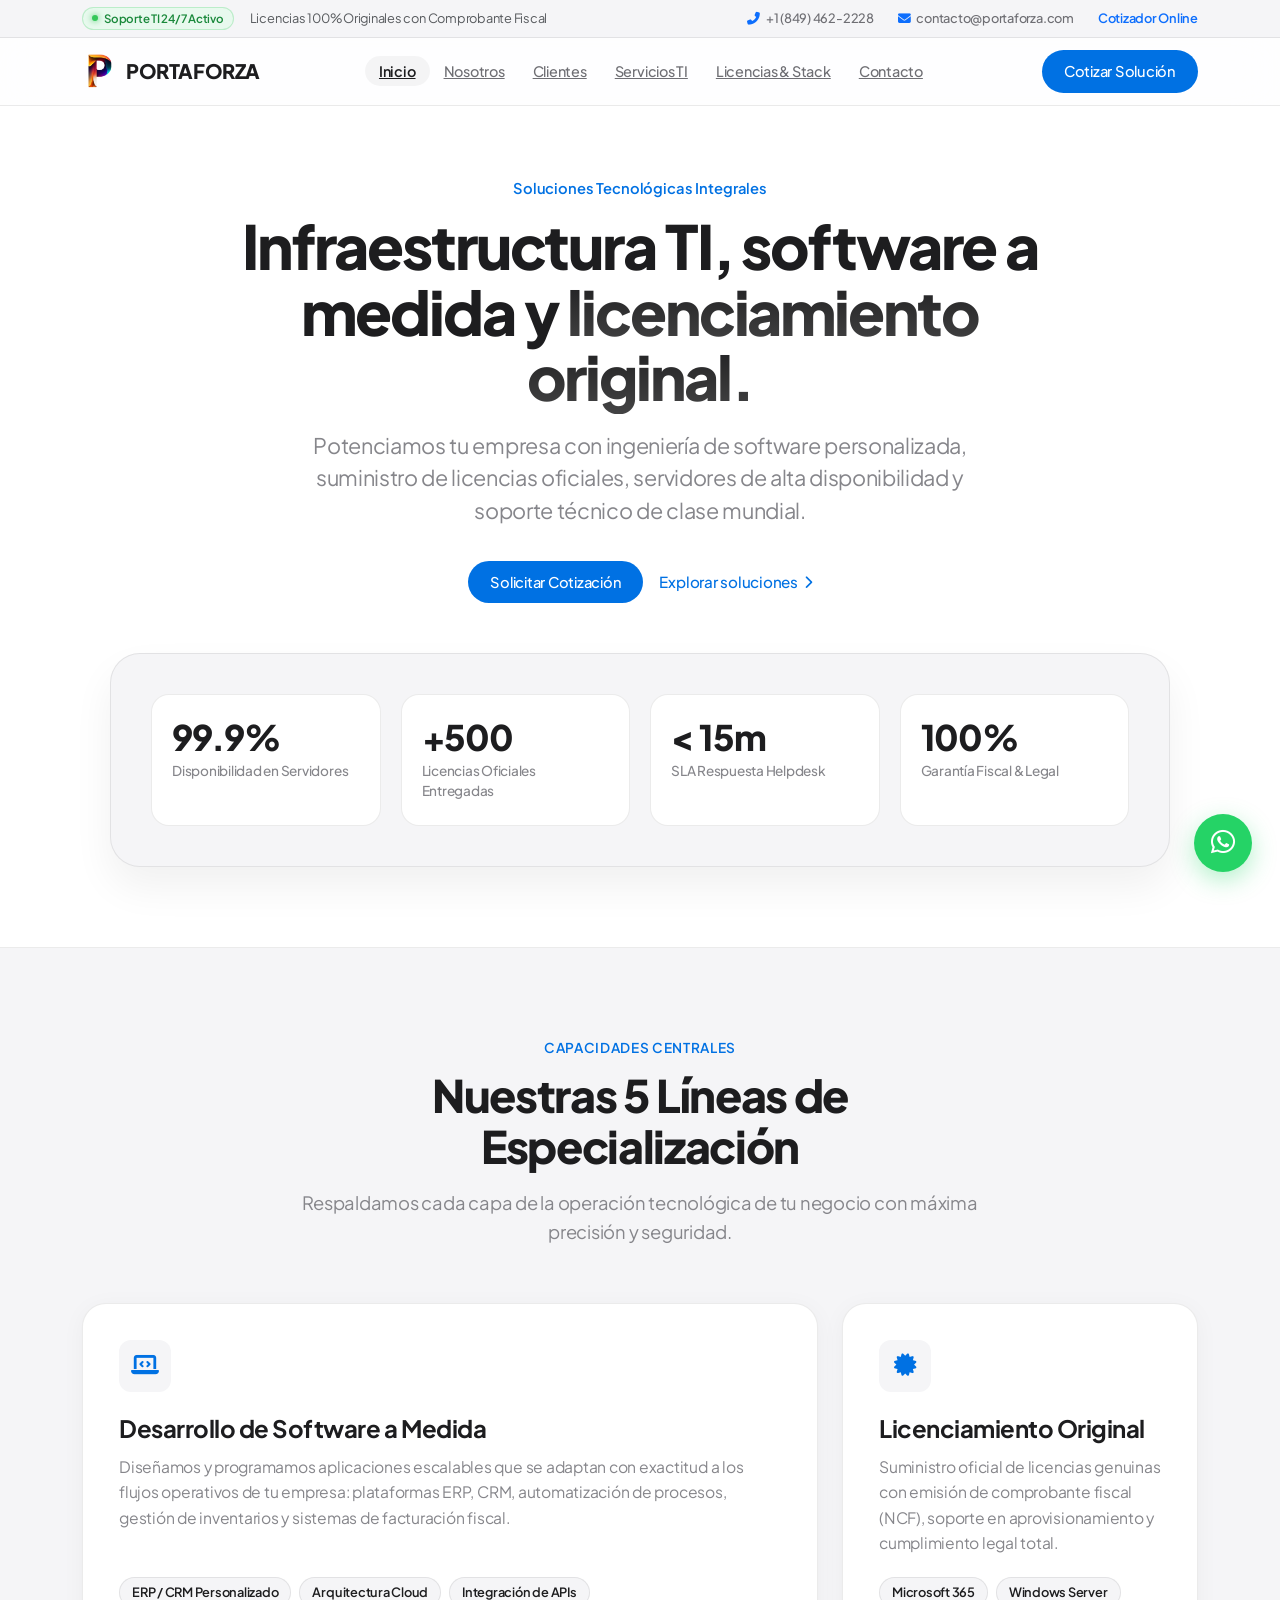
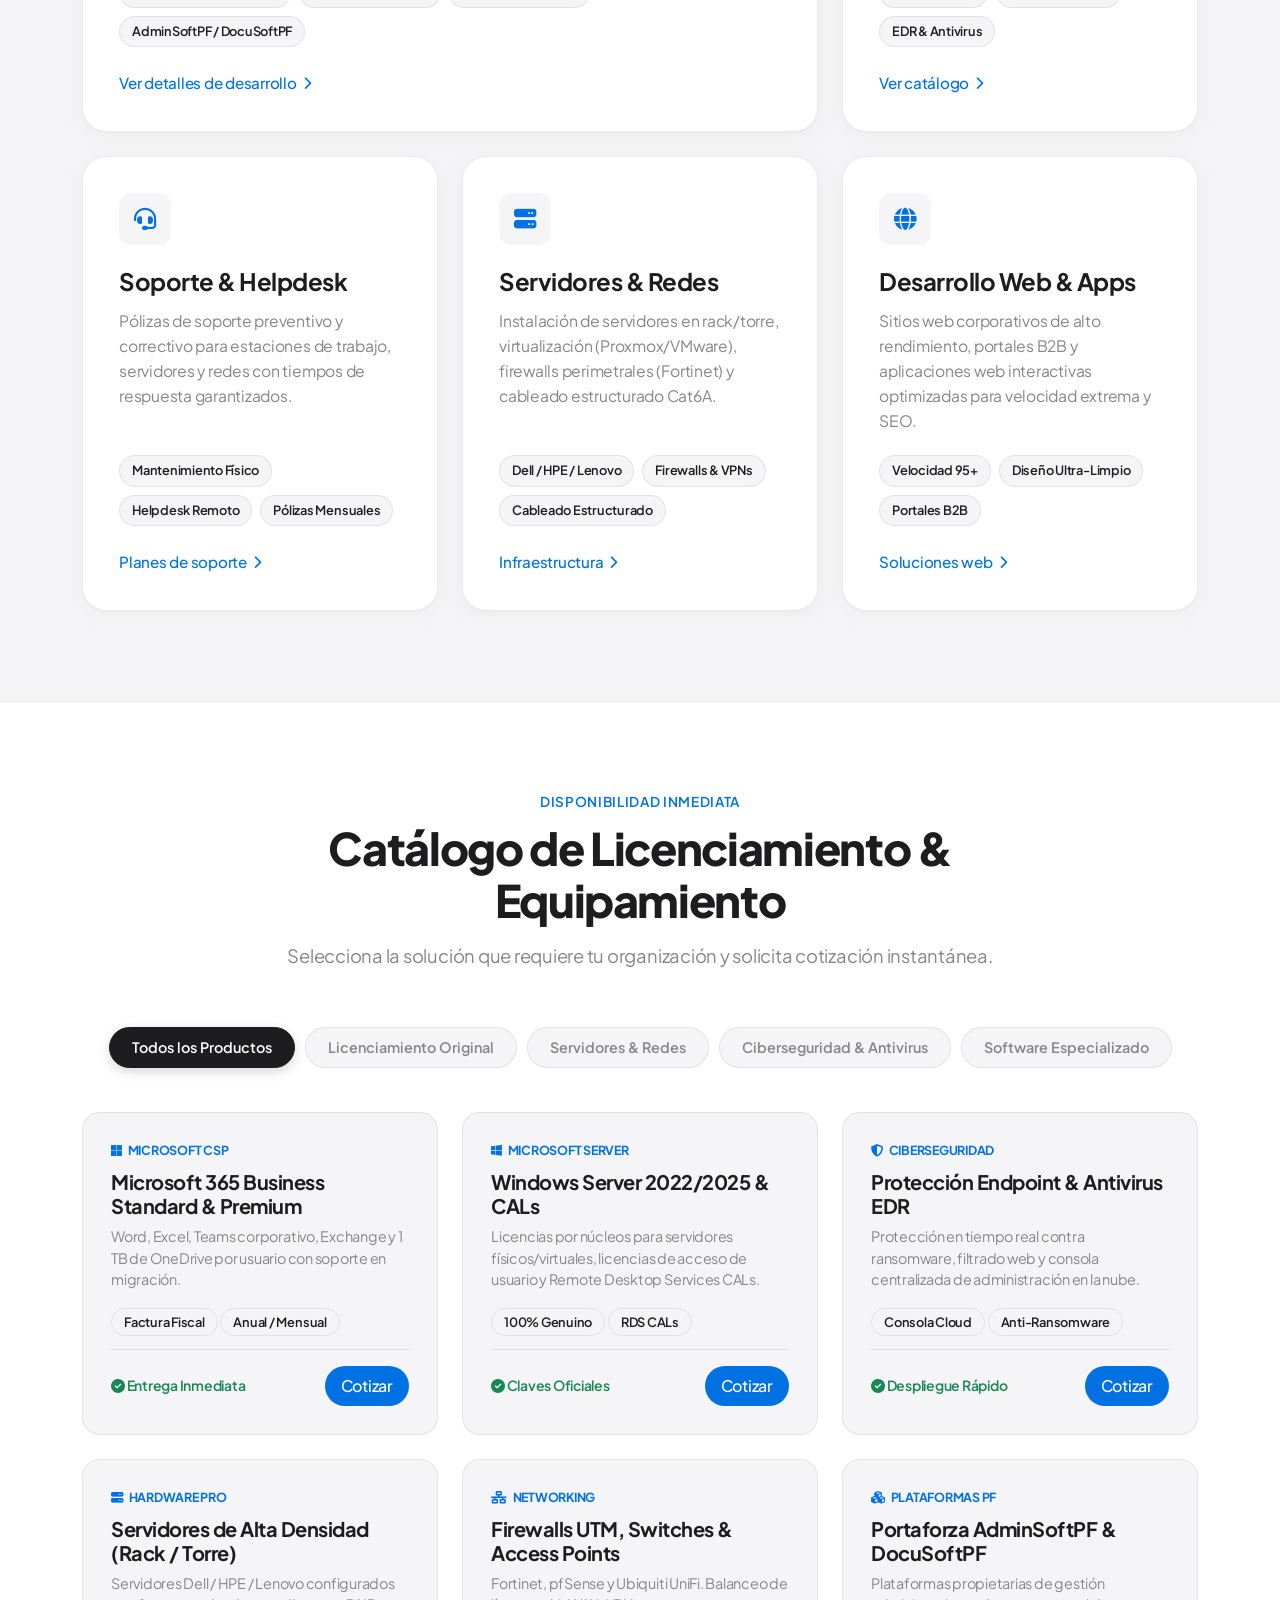
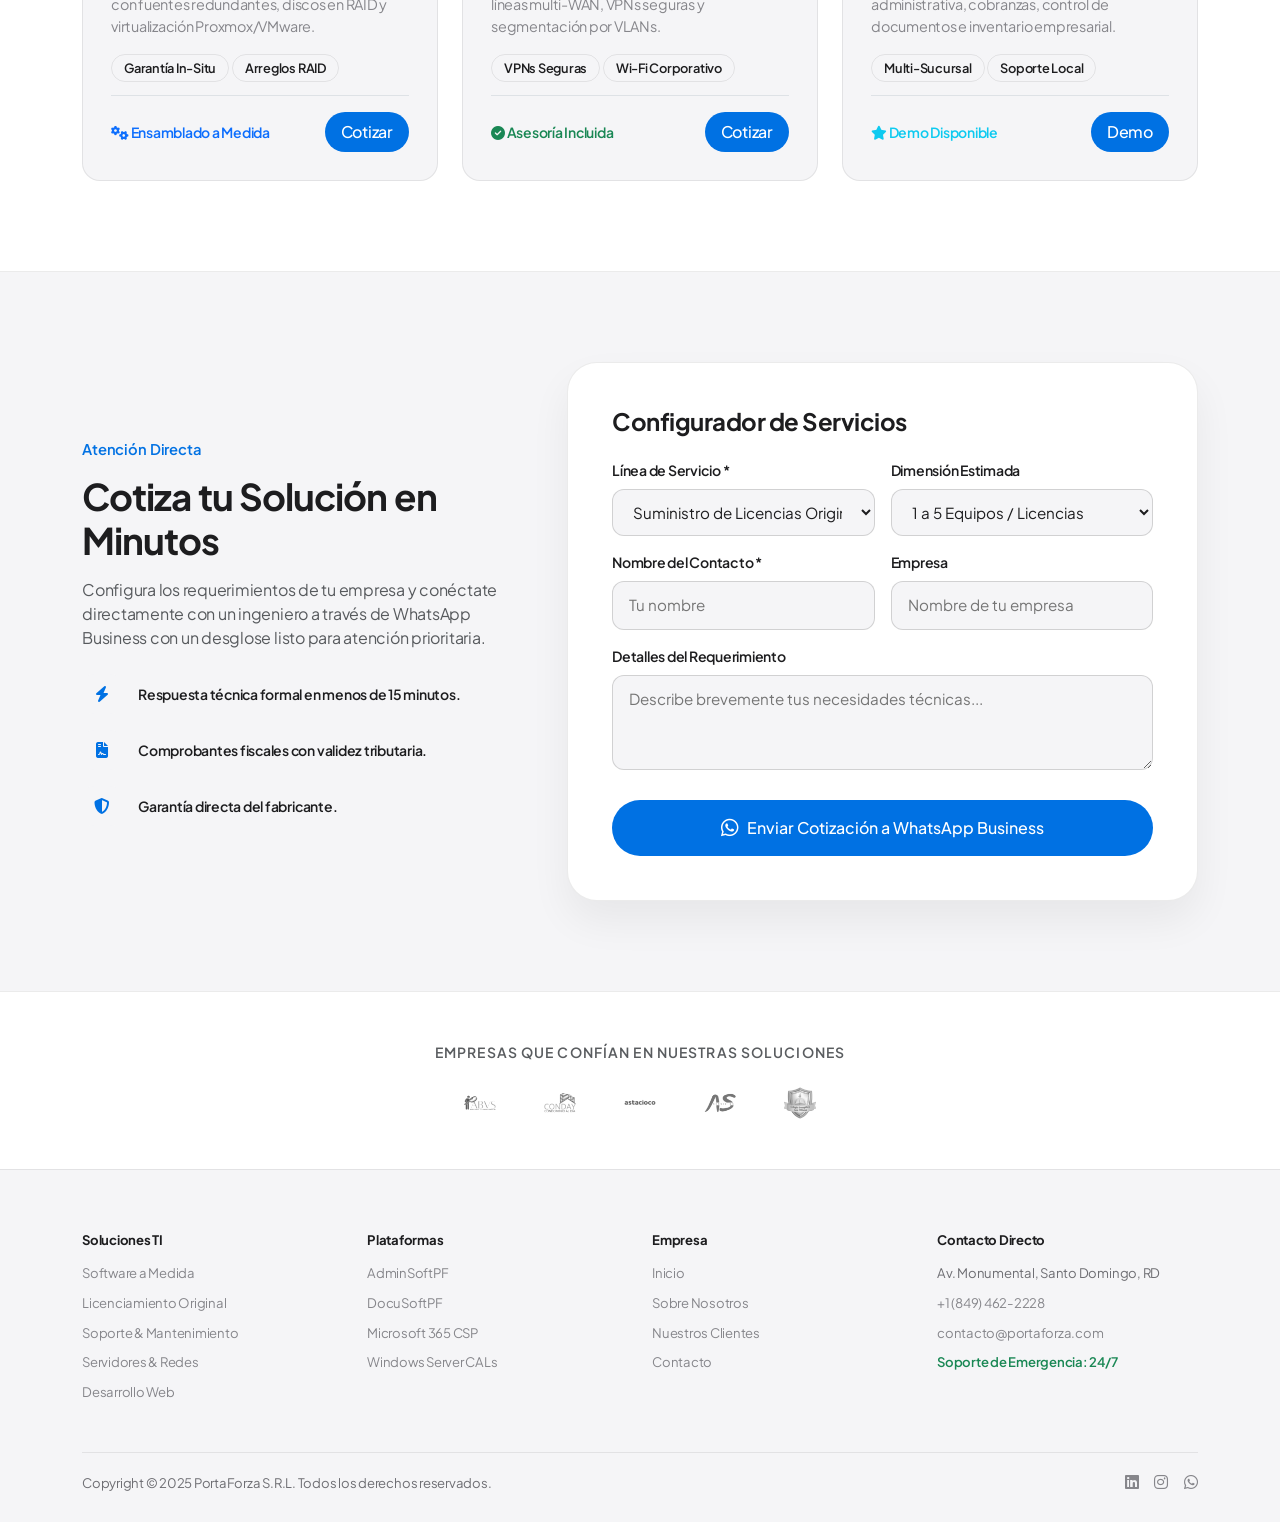
==== public/index.html @ b7e05b94 "feat: rediseño web corporativo de Portaforza con arquitectura enterprise, 5 pilares TI y catálogo in" ====
<!DOCTYPE html>
<html lang="es">
<head>
    <!-- Metadatos Básicos -->
    <meta charset="UTF-8">
    <meta name="viewport" content="width=device-width, initial-scale=1.0, maximum-scale=5.0, viewport-fit=cover">
    
    <!-- SEO & Metadata Apple-Clean Style -->
    <title>PORTAFORZA | Tecnología Empresarial, Licencias Originales & Software a Medida</title>
    <meta name="description" content="Portaforza: Desarrollo de software a medida, suministro de licencias oficiales de software, servidores de alta disponibilidad, redes corporativas y soporte técnico profesional.">
    <meta name="keywords" content="Portaforza, licencias originales software, desarrollo software a medida, soporte tecnico TI, servidores, redes empresariales, Microsoft 365 Republica Dominicana">
    <meta name="robots" content="index, follow">
    <meta name="theme-color" content="#ffffff">

    <!-- Open Graph -->
    <meta property="og:title" content="PortaForza | Tecnología, Software & Licenciamiento Oficial">
    <meta property="og:description" content="Suministro de licencias oficiales, desarrollo de software a medida, servidores de alta disponibilidad y soporte técnico corporativo.">
    <meta property="og:type" content="website">
    <meta property="og:url" content="https://portaforza.com/">
    <meta property="og:image" content="https://portaforza.com/img/navLOGOimg.png">

    <!-- Favicon -->
    <link rel="icon" href="img/imageLogoPeque.ico" type="image/x-icon">
    <link rel="apple-touch-icon" href="img/imageLogoPeque.png">

    <!-- Tipografía & Estilos -->
    <link rel="preconnect" href="https://fonts.googleapis.com">
    <link rel="preconnect" href="https://fonts.gstatic.com" crossorigin>
    <link href="https://cdn.jsdelivr.net/npm/bootstrap@5.3.2/dist/css/bootstrap.min.css" rel="stylesheet" crossorigin="anonymous">
    <link rel="stylesheet" href="https://cdnjs.cloudflare.com/ajax/libs/font-awesome/6.4.2/css/all.min.css" crossorigin="anonymous">
    <link rel="stylesheet" href="css/styles.css">

    <!-- Schema.org JSON-LD -->
    <script type="application/ld+json">
    {
      "@context": "https://schema.org",
      "@type": "ProfessionalService",
      "name": "PortaForza",
      "legalName": "PortaForza S.R.L.",
      "description": "Empresa especializada en desarrollo de software a medida, suministro de licencias originales, servidores, redes y soporte técnico integral.",
      "url": "https://portaforza.com",
      "telephone": "+18494622228",
      "email": "contacto@portaforza.com",
      "address": {
        "@type": "PostalAddress",
        "streetAddress": "Av. Monumental",
        "addressLocality": "Santo Domingo",
        "addressRegion": "Distrito Nacional",
        "addressCountry": "DO"
      }
    }
    </script>
</head>

<body>

    <!-- TOP UTILITY BAR (Clean Minimalist) -->
    <div class="top-utility-bar">
        <div class="container d-flex justify-content-between align-items-center">
            <div class="d-flex align-items-center gap-3">
                <span class="badge-live">Soporte TI 24/7 Activo</span>
                <span class="d-none d-md-inline text-muted">Licencias 100% Originales con Comprobante Fiscal</span>
            </div>
            <div class="d-flex align-items-center gap-4">
                <a href="tel:+18494622228"><i class="fas fa-phone-alt me-1 text-primary"></i> +1 (849) 462-2228</a>
                <a href="mailto:contacto@portaforza.com" class="d-none d-sm-inline"><i class="fas fa-envelope me-1 text-primary"></i> contacto@portaforza.com</a>
                <a href="#cotizador" class="fw-semibold text-primary d-none d-lg-inline">Cotizador Online</a>
            </div>
        </div>
    </div>

    <!-- NAVBAR FROSTED GLASS (Apple Translucent Style) -->
    <nav class="navbar navbar-expand-lg navbar-pf">
        <div class="container">
            <a class="navbar-brand-custom" href="index.html">
                <img src="img/navLOGOimg.png" alt="PortaForza">
                <span>PORTAFORZA</span>
            </a>
            
            <button class="navbar-toggler border-0" type="button" data-bs-toggle="collapse" data-bs-target="#navbarEnterprise" aria-controls="navbarEnterprise" aria-expanded="false" aria-label="Menú">
                <i class="fas fa-bars text-dark fs-5"></i>
            </button>

            <div class="collapse navbar-collapse navbar-collapse-custom" id="navbarEnterprise">
                <ul class="navbar-nav mx-auto">
                    <li class="nav-item">
                        <a class="nav-link-custom active" href="index.html">Inicio</a>
                    </li>
                    <li class="nav-item">
                        <a class="nav-link-custom" href="pags/nosotros.html">Nosotros</a>
                    </li>
                    <li class="nav-item">
                        <a class="nav-link-custom" href="pags/clientes.html">Clientes</a>
                    </li>
                    <li class="nav-item">
                        <a class="nav-link-custom" href="pags/servicios.html">Servicios TI</a>
                    </li>
                    <li class="nav-item">
                        <a class="nav-link-custom" href="#catalogo">Licencias & Stack</a>
                    </li>
                    <li class="nav-item">
                        <a class="nav-link-custom" href="pags/contacto.html">Contacto</a>
                    </li>
                </ul>
                <div class="d-flex align-items-center gap-2 mt-3 mt-lg-0">
                    <a href="#cotizador" class="btn-apple-primary">
                        Cotizar Solución
                    </a>
                </div>
            </div>
        </div>
    </nav>

    <!-- HERO SECTION APPLE STYLE -->
    <header class="hero-apple">
        <div class="container">
            <span class="hero-eyebrow">Soluciones Tecnológicas Integrales</span>
            <h1 class="hero-headline">
                Infraestructura TI, software a medida y <span class="hero-gradient">licenciamiento original.</span>
            </h1>
            <p class="hero-subhead">
                Potenciamos tu empresa con ingeniería de software personalizada, suministro de licencias oficiales, servidores de alta disponibilidad y soporte técnico de clase mundial.
            </p>
            <div class="hero-cta-group">
                <a href="#cotizador" class="btn-apple-primary">
                    Solicitar Cotización
                </a>
                <a href="#servicios" class="btn-apple-link">
                    Explorar soluciones <i class="fas fa-chevron-right small"></i>
                </a>
            </div>

            <!-- Bento Metrics Showcase -->
            <div class="hero-bento-showcase">
                <div class="bento-metrics-row">
                    <div class="bento-metric-card">
                        <div class="metric-number">99.9%</div>
                        <div class="metric-label">Disponibilidad en Servidores</div>
                    </div>
                    <div class="bento-metric-card">
                        <div class="metric-number">+500</div>
                        <div class="metric-label">Licencias Oficiales Entregadas</div>
                    </div>
                    <div class="bento-metric-card">
                        <div class="metric-number">&lt; 15m</div>
                        <div class="metric-label">SLA Respuesta Helpdesk</div>
                    </div>
                    <div class="bento-metric-card">
                        <div class="metric-number">100%</div>
                        <div class="metric-label">Garantía Fiscal & Legal</div>
                    </div>
                </div>
            </div>
        </div>
    </header>

    <!-- SECCIÓN: LOS 5 PILARES (BENTO GRID APPLE STYLE) -->
    <section id="servicios" class="section-apple">
        <div class="container">
            <div class="section-head-apple">
                <span class="tag">Capacidades Centrales</span>
                <h2>Nuestras 5 Líneas de Especialización</h2>
                <p>Respaldamos cada capa de la operación tecnológica de tu negocio con máxima precisión y seguridad.</p>
            </div>

            <div class="bento-grid-5">
                <!-- Pilar 1: Desarrollo de Software a Medida (Ancho 8 columnas) -->
                <div class="bento-card bento-col-8">
                    <div class="bento-icon">
                        <i class="fas fa-laptop-code"></i>
                    </div>
                    <h3>Desarrollo de Software a Medida</h3>
                    <p>
                        Diseñamos y programamos aplicaciones escalables que se adaptan con exactitud a los flujos operativos de tu empresa: plataformas ERP, CRM, automatización de procesos, gestión de inventarios y sistemas de facturación fiscal.
                    </p>
                    <div class="bento-badge-list">
                        <span class="apple-pill-tag">ERP / CRM Personalizado</span>
                        <span class="apple-pill-tag">Arquitectura Cloud</span>
                        <span class="apple-pill-tag">Integración de APIs</span>
                        <span class="apple-pill-tag">AdminSoftPF / DocuSoftPF</span>
                    </div>
                    <div>
                        <a href="pags/servicios.html#software" class="btn-apple-link">Ver detalles de desarrollo <i class="fas fa-chevron-right small"></i></a>
                    </div>
                </div>

                <!-- Pilar 2: Suministro de Licencias Originales (Ancho 4 columnas) -->
                <div class="bento-card bento-col-4">
                    <div class="bento-icon">
                        <i class="fas fa-certificate"></i>
                    </div>
                    <h3>Licenciamiento Original</h3>
                    <p>
                        Suministro oficial de licencias genuinas con emisión de comprobante fiscal (NCF), soporte en aprovisionamiento y cumplimiento legal total.
                    </p>
                    <div class="bento-badge-list">
                        <span class="apple-pill-tag">Microsoft 365</span>
                        <span class="apple-pill-tag">Windows Server</span>
                        <span class="apple-pill-tag">EDR & Antivirus</span>
                    </div>
                    <div>
                        <a href="#catalogo" class="btn-apple-link">Ver catálogo <i class="fas fa-chevron-right small"></i></a>
                    </div>
                </div>

                <!-- Pilar 3: Soporte Técnico & Mantenimiento (Ancho 4 columnas) -->
                <div class="bento-card bento-col-4">
                    <div class="bento-icon">
                        <i class="fas fa-headset"></i>
                    </div>
                    <h3>Soporte & Helpdesk</h3>
                    <p>
                        Pólizas de soporte preventivo y correctivo para estaciones de trabajo, servidores y redes con tiempos de respuesta garantizados.
                    </p>
                    <div class="bento-badge-list">
                        <span class="apple-pill-tag">Mantenimiento Físico</span>
                        <span class="apple-pill-tag">Helpdesk Remoto</span>
                        <span class="apple-pill-tag">Pólizas Mensuales</span>
                    </div>
                    <div>
                        <a href="pags/servicios.html#soporte" class="btn-apple-link">Planes de soporte <i class="fas fa-chevron-right small"></i></a>
                    </div>
                </div>

                <!-- Pilar 4: Servidores y Redes (Ancho 4 columnas) -->
                <div class="bento-card bento-col-4">
                    <div class="bento-icon">
                        <i class="fas fa-server"></i>
                    </div>
                    <h3>Servidores & Redes</h3>
                    <p>
                        Instalación de servidores en rack/torre, virtualización (Proxmox/VMware), firewalls perimetrales (Fortinet) y cableado estructurado Cat6A.
                    </p>
                    <div class="bento-badge-list">
                        <span class="apple-pill-tag">Dell / HPE / Lenovo</span>
                        <span class="apple-pill-tag">Firewalls & VPNs</span>
                        <span class="apple-pill-tag">Cableado Estructurado</span>
                    </div>
                    <div>
                        <a href="pags/servicios.html#servidores" class="btn-apple-link">Infraestructura <i class="fas fa-chevron-right small"></i></a>
                    </div>
                </div>

                <!-- Pilar 5: Desarrollo Web & Apps (Ancho 4 columnas) -->
                <div class="bento-card bento-col-4">
                    <div class="bento-icon">
                        <i class="fas fa-globe"></i>
                    </div>
                    <h3>Desarrollo Web & Apps</h3>
                    <p>
                        Sitios web corporativos de alto rendimiento, portales B2B y aplicaciones web interactivas optimizadas para velocidad extrema y SEO.
                    </p>
                    <div class="bento-badge-list">
                        <span class="apple-pill-tag">Velocidad 95+</span>
                        <span class="apple-pill-tag">Diseño Ultra-Limpio</span>
                        <span class="apple-pill-tag">Portales B2B</span>
                    </div>
                    <div>
                        <a href="pags/servicios.html#web" class="btn-apple-link">Soluciones web <i class="fas fa-chevron-right small"></i></a>
                    </div>
                </div>
            </div>
        </div>
    </section>

    <!-- SECCIÓN: CATÁLOGO INTERACTIVO (Apple Store Clean Cards) -->
    <section id="catalogo" class="catalog-apple-section">
        <div class="container">
            <div class="section-head-apple">
                <span class="tag">Disponibilidad Inmediata</span>
                <h2>Catálogo de Licenciamiento & Equipamiento</h2>
                <p>Selecciona la solución que requiere tu organización y solicita cotización instantánea.</p>
            </div>

            <!-- Filtros estilo Apple Pills -->
            <div class="filter-pills-apple">
                <button type="button" class="filter-pill-apple active" data-filter="all">Todos los Productos</button>
                <button type="button" class="filter-pill-apple" data-filter="licencias">Licenciamiento Original</button>
                <button type="button" class="filter-pill-apple" data-filter="servidores">Servidores & Redes</button>
                <button type="button" class="filter-pill-apple" data-filter="seguridad">Ciberseguridad & Antivirus</button>
                <button type="button" class="filter-pill-apple" data-filter="software">Software Especializado</button>
            </div>

            <!-- Grid de Tarjetas del Catálogo -->
            <div class="row g-4" id="catalogGrid">
                <!-- Item 1: Microsoft 365 -->
                <div class="col-lg-4 col-md-6 catalog-item-col" data-category="licencias">
                    <div class="catalog-card-apple">
                        <div class="brand-label"><i class="fab fa-microsoft me-1"></i> Microsoft CSP</div>
                        <h4>Microsoft 365 Business Standard & Premium</h4>
                        <p>Word, Excel, Teams corporativo, Exchange y 1 TB de OneDrive por usuario con soporte en migración.</p>
                        <div class="mb-3">
                            <span class="apple-pill-tag">Factura Fiscal</span>
                            <span class="apple-pill-tag">Anual / Mensual</span>
                        </div>
                        <div class="mt-auto pt-3 border-top d-flex justify-content-between align-items-center">
                            <span class="text-success small fw-semibold"><i class="fas fa-check-circle"></i> Entrega Inmediata</span>
                            <a href="#" class="btn-apple-primary py-2 px-3 fs-6 btn-quote-item" data-item="Microsoft 365 Business">Cotizar</a>
                        </div>
                    </div>
                </div>

                <!-- Item 2: Windows Server -->
                <div class="col-lg-4 col-md-6 catalog-item-col" data-category="licencias">
                    <div class="catalog-card-apple">
                        <div class="brand-label"><i class="fab fa-windows me-1"></i> Microsoft Server</div>
                        <h4>Windows Server 2022/2025 & CALs</h4>
                        <p>Licencias por núcleos para servidores físicos/virtuales, licencias de acceso de usuario y Remote Desktop Services CALs.</p>
                        <div class="mb-3">
                            <span class="apple-pill-tag">100% Genuino</span>
                            <span class="apple-pill-tag">RDS CALs</span>
                        </div>
                        <div class="mt-auto pt-3 border-top d-flex justify-content-between align-items-center">
                            <span class="text-success small fw-semibold"><i class="fas fa-check-circle"></i> Claves Oficiales</span>
                            <a href="#" class="btn-apple-primary py-2 px-3 fs-6 btn-quote-item" data-item="Windows Server y CALs">Cotizar</a>
                        </div>
                    </div>
                </div>

                <!-- Item 3: Seguridad EDR -->
                <div class="col-lg-4 col-md-6 catalog-item-col" data-category="seguridad">
                    <div class="catalog-card-apple">
                        <div class="brand-label"><i class="fas fa-shield-alt me-1"></i> Ciberseguridad</div>
                        <h4>Protección Endpoint & Antivirus EDR</h4>
                        <p>Protección en tiempo real contra ransomware, filtrado web y consola centralizada de administración en la nube.</p>
                        <div class="mb-3">
                            <span class="apple-pill-tag">Consola Cloud</span>
                            <span class="apple-pill-tag">Anti-Ransomware</span>
                        </div>
                        <div class="mt-auto pt-3 border-top d-flex justify-content-between align-items-center">
                            <span class="text-success small fw-semibold"><i class="fas fa-check-circle"></i> Despliegue Rápido</span>
                            <a href="#" class="btn-apple-primary py-2 px-3 fs-6 btn-quote-item" data-item="Antivirus y Seguridad Endpoint">Cotizar</a>
                        </div>
                    </div>
                </div>

                <!-- Item 4: Servidores Rack / Torre -->
                <div class="col-lg-4 col-md-6 catalog-item-col" data-category="servidores">
                    <div class="catalog-card-apple">
                        <div class="brand-label"><i class="fas fa-server me-1"></i> Hardware Pro</div>
                        <h4>Servidores de Alta Densidad (Rack / Torre)</h4>
                        <p>Servidores Dell / HPE / Lenovo configurados con fuentes redundantes, discos en RAID y virtualización Proxmox/VMware.</p>
                        <div class="mb-3">
                            <span class="apple-pill-tag">Garantía In-Situ</span>
                            <span class="apple-pill-tag">Arreglos RAID</span>
                        </div>
                        <div class="mt-auto pt-3 border-top d-flex justify-content-between align-items-center">
                            <span class="text-primary small fw-semibold"><i class="fas fa-cogs"></i> Ensamblado a Medida</span>
                            <a href="#" class="btn-apple-primary py-2 px-3 fs-6 btn-quote-item" data-item="Servidores Rack y Torre">Cotizar</a>
                        </div>
                    </div>
                </div>

                <!-- Item 5: Firewalls & Redes -->
                <div class="col-lg-4 col-md-6 catalog-item-col" data-category="servidores">
                    <div class="catalog-card-apple">
                        <div class="brand-label"><i class="fas fa-network-wired me-1"></i> Networking</div>
                        <h4>Firewalls UTM, Switches & Access Points</h4>
                        <p>Fortinet, pfSense y Ubiquiti UniFi. Balanceo de líneas multi-WAN, VPNs seguras y segmentación por VLANs.</p>
                        <div class="mb-3">
                            <span class="apple-pill-tag">VPNs Seguras</span>
                            <span class="apple-pill-tag">Wi-Fi Corporativo</span>
                        </div>
                        <div class="mt-auto pt-3 border-top d-flex justify-content-between align-items-center">
                            <span class="text-success small fw-semibold"><i class="fas fa-check-circle"></i> Asesoría Incluida</span>
                            <a href="#" class="btn-apple-primary py-2 px-3 fs-6 btn-quote-item" data-item="Firewalls y Equipos de Red">Cotizar</a>
                        </div>
                    </div>
                </div>

                <!-- Item 6: Software Portaforza -->
                <div class="col-lg-4 col-md-6 catalog-item-col" data-category="software">
                    <div class="catalog-card-apple">
                        <div class="brand-label"><i class="fas fa-cubes me-1"></i> Plataformas PF</div>
                        <h4>Portaforza AdminSoftPF & DocuSoftPF</h4>
                        <p>Plataformas propietarias de gestión administrativa, cobranzas, control de documentos e inventario empresarial.</p>
                        <div class="mb-3">
                            <span class="apple-pill-tag">Multi-Sucursal</span>
                            <span class="apple-pill-tag">Soporte Local</span>
                        </div>
                        <div class="mt-auto pt-3 border-top d-flex justify-content-between align-items-center">
                            <span class="text-info small fw-semibold"><i class="fas fa-star"></i> Demo Disponible</span>
                            <a href="#" class="btn-apple-primary py-2 px-3 fs-6 btn-quote-item" data-item="Software AdminSoftPF">Demo</a>
                        </div>
                    </div>
                </div>
            </div>
        </div>
    </section>

    <!-- SECCIÓN: COTIZADOR RÁPIDO (Apple Configurator Style) -->
    <section id="cotizador" class="configurator-section">
        <div class="container">
            <div class="row align-items-center g-5">
                <div class="col-lg-5">
                    <span class="hero-eyebrow">Atención Directa</span>
                    <h2 class="fw-bold mb-3" style="font-size: 2.3rem; letter-spacing: -0.025em;">Cotiza tu Solución en Minutos</h2>
                    <p class="text-muted mb-4">
                        Configura los requerimientos de tu empresa y conéctate directamente con un ingeniero a través de WhatsApp Business con un desglose listo para atención prioritaria.
                    </p>
                    
                    <div class="d-flex flex-column gap-3">
                        <div class="d-flex align-items-center gap-3">
                            <div class="bento-icon mb-0" style="width: 40px; height: 40px; font-size: 1rem;"><i class="fas fa-bolt"></i></div>
                            <span class="fw-semibold small">Respuesta técnica formal en menos de 15 minutos.</span>
                        </div>
                        <div class="d-flex align-items-center gap-3">
                            <div class="bento-icon mb-0" style="width: 40px; height: 40px; font-size: 1rem;"><i class="fas fa-file-contract"></i></div>
                            <span class="fw-semibold small">Comprobantes fiscales con validez tributaria.</span>
                        </div>
                        <div class="d-flex align-items-center gap-3">
                            <div class="bento-icon mb-0" style="width: 40px; height: 40px; font-size: 1rem;"><i class="fas fa-shield-alt"></i></div>
                            <span class="fw-semibold small">Garantía directa del fabricante.</span>
                        </div>
                    </div>
                </div>

                <div class="col-lg-7">
                    <div class="configurator-box">
                        <h4 class="fw-bold mb-4" style="letter-spacing: -0.02em;">Configurador de Servicios</h4>
                        
                        <form id="quickQuoteForm">
                            <div class="row g-3">
                                <div class="col-md-6">
                                    <label class="form-label-apple" for="quoteService">Línea de Servicio *</label>
                                    <select class="form-select-apple" id="quoteService" required>
                                        <option value="licencias">Suministro de Licencias Originales</option>
                                        <option value="software">Desarrollo de Software a Medida</option>
                                        <option value="soporte">Soporte Técnico y Mantenimiento de Equipos</option>
                                        <option value="servidores">Instalación de Servidores & Redes</option>
                                        <option value="web">Desarrollo de Aplicaciones & Páginas Web</option>
                                    </select>
                                </div>
                                <div class="col-md-6">
                                    <label class="form-label-apple" for="quoteScale">Dimensión Estimada</label>
                                    <select class="form-select-apple" id="quoteScale">
                                        <option value="1-5">1 a 5 Equipos / Licencias</option>
                                        <option value="6-20">6 a 20 Equipos / Licencias</option>
                                        <option value="21-50">21 a 50 Equipos / Licencias</option>
                                        <option value="50+">Más de 50 Equipos / Proyecto Corporativo</option>
                                    </select>
                                </div>
                                <div class="col-md-6">
                                    <label class="form-label-apple" for="quoteName">Nombre del Contacto *</label>
                                    <input type="text" class="form-control-apple" id="quoteName" placeholder="Tu nombre" required>
                                </div>
                                <div class="col-md-6">
                                    <label class="form-label-apple" for="quoteCompany">Empresa</label>
                                    <input type="text" class="form-control-apple" id="quoteCompany" placeholder="Nombre de tu empresa">
                                </div>
                                <div class="col-12">
                                    <label class="form-label-apple" for="quoteNotes">Detalles del Requerimiento</label>
                                    <textarea class="form-control-apple" id="quoteNotes" rows="3" placeholder="Describe brevemente tus necesidades técnicas..."></textarea>
                                </div>
                                <div class="col-12 mt-4">
                                    <button type="submit" class="btn-apple-primary w-100 py-3 justify-content-center fs-6">
                                        <i class="fab fa-whatsapp fs-5"></i> Enviar Cotización a WhatsApp Business
                                    </button>
                                </div>
                            </div>
                        </form>
                    </div>
                </div>
            </div>
        </div>
    </section>

    <!-- STRIP DE CLIENTES EMPRESARIALES -->
    <section class="partners-apple-strip">
        <div class="container text-center">
            <div class="text-muted small fw-semibold text-uppercase mb-4" style="letter-spacing: 0.08em;">
                Empresas que Confían en Nuestras Soluciones
            </div>
            <div class="d-flex flex-wrap align-items-center justify-content-center gap-5">
                <img src="img/1-removebg-preview.png" alt="Cliente Portaforza" class="partner-logo-clean" style="max-height: 48px;">
                <img src="img/2-removebg-preview.png" alt="Cliente Portaforza" class="partner-logo-clean" style="max-height: 48px;">
                <img src="img/3-removebg-preview.png" alt="Cliente Portaforza" class="partner-logo-clean" style="max-height: 48px;">
                <img src="img/4-removebg-preview.png" alt="Cliente Portaforza" class="partner-logo-clean" style="max-height: 48px;">
                <img src="img/6-removebg-preview.png" alt="Cliente Portaforza" class="partner-logo-clean" style="max-height: 48px;">
            </div>
        </div>
    </section>

    <!-- FOOTER APPLE STYLE -->
    <footer class="footer-apple">
        <div class="container">
            <div class="row g-4">
                <div class="col-lg-3 col-md-6">
                    <div class="footer-apple-title">Soluciones TI</div>
                    <ul class="footer-apple-list">
                        <li><a href="pags/servicios.html#software">Software a Medida</a></li>
                        <li><a href="#catalogo">Licenciamiento Original</a></li>
                        <li><a href="pags/servicios.html#soporte">Soporte & Mantenimiento</a></li>
                        <li><a href="pags/servicios.html#servidores">Servidores & Redes</a></li>
                        <li><a href="pags/servicios.html#web">Desarrollo Web</a></li>
                    </ul>
                </div>

                <div class="col-lg-3 col-md-6">
                    <div class="footer-apple-title">Plataformas</div>
                    <ul class="footer-apple-list">
                        <li><a href="Software/AdminSoftPF.html">AdminSoftPF</a></li>
                        <li><a href="pags/contacto.html">DocuSoftPF</a></li>
                        <li><a href="#catalogo">Microsoft 365 CSP</a></li>
                        <li><a href="#catalogo">Windows Server CALs</a></li>
                    </ul>
                </div>

                <div class="col-lg-3 col-md-6">
                    <div class="footer-apple-title">Empresa</div>
                    <ul class="footer-apple-list">
                        <li><a href="index.html">Inicio</a></li>
                        <li><a href="pags/nosotros.html">Sobre Nosotros</a></li>
                        <li><a href="pags/clientes.html">Nuestros Clientes</a></li>
                        <li><a href="pags/contacto.html">Contacto</a></li>
                    </ul>
                </div>

                <div class="col-lg-3 col-md-6">
                    <div class="footer-apple-title">Contacto Directo</div>
                    <ul class="footer-apple-list">
                        <li>Av. Monumental, Santo Domingo, RD</li>
                        <li><a href="tel:+18494622228">+1 (849) 462-2228</a></li>
                        <li><a href="mailto:contacto@portaforza.com">contacto@portaforza.com</a></li>
                        <li class="text-success fw-semibold">Soporte de Emergencia: 24/7</li>
                    </ul>
                </div>
            </div>

            <div class="footer-bottom-apple">
                <div>
                    Copyright &copy; 2025 PortaForza S.R.L. Todos los derechos reservados.
                </div>
                <div class="d-flex gap-3">
                    <a href="https://www.linkedin.com/company/portaforza/?viewAsMember=true" target="_blank" aria-label="LinkedIn"><i class="fab fa-linkedin fs-6"></i></a>
                    <a href="https://www.instagram.com/portaforza" target="_blank" aria-label="Instagram"><i class="fab fa-instagram fs-6"></i></a>
                    <a href="https://wa.me/18494622228" target="_blank" aria-label="WhatsApp"><i class="fab fa-whatsapp fs-6"></i></a>
                </div>
            </div>
        </div>
    </footer>

    <!-- BOTÓN FLOTANTE DE WHATSAPP -->
    <a href="https://wa.me/18494622228?text=Hola%20Portaforza,%20deseo%20solicitar%20asesor%C3%ADa%20y%20cotizaci%C3%B3n." target="_blank" class="floating-whatsapp-btn" aria-label="Contactar por WhatsApp">
        <i class="fab fa-whatsapp"></i>
        <span class="tooltip-text">Chatea con un Especialista</span>
    </a>

    <!-- Scripts -->
    <script src="https://cdn.jsdelivr.net/npm/bootstrap@5.3.2/dist/js/bootstrap.bundle.min.js"></script>
    <script src="js/script.js"></script>
</body>
</html>
---- public/css/styles.css ----
@import url('https://fonts.googleapis.com/css2?family=Plus+Jakarta+Sans:ital,wght@0,300;0,400;0,500;0,600;0,700;0,800;1,400;1,600&family=JetBrains+Mono:wght@400;500;600&display=swap');

:root {
  /* Paleta Apple / Clean Tech Pro */
  --apple-bg: #f5f5f7;
  --apple-card: #ffffff;
  --apple-surface-hover: #ffffff;
  --apple-dark-section: #000000;
  --apple-dark-card: #161617;
  
  /* Textos Apple */
  --apple-text-primary: #1d1d1f;
  --apple-text-secondary: #86868b;
  --apple-text-muted: #6e6e73;
  --apple-text-light: #f5f5f7;
  --apple-text-light-subtle: #a1a1a6;

  /* Colores de Acento */
  --apple-blue: #0071e3;
  --apple-blue-hover: #0077ed;
  --apple-blue-light: #e8f2fc;
  --apple-green: #34c759;
  --apple-indigo: #5856d6;
  --apple-cyan: #30b0c7;

  /* Bordes & Sombras */
  --apple-border: rgba(0, 0, 0, 0.08);
  --apple-border-light: rgba(255, 255, 255, 0.12);
  --apple-shadow-card: 0 4px 24px rgba(0, 0, 0, 0.04), 0 1px 2px rgba(0, 0, 0, 0.02);
  --apple-shadow-hover: 0 16px 36px rgba(0, 0, 0, 0.08), 0 2px 6px rgba(0, 0, 0, 0.03);
  --apple-shadow-hero: 0 20px 40px rgba(0, 0, 0, 0.06);

  /* Radios & Transiciones */
  --apple-radius-sm: 12px;
  --apple-radius-md: 18px;
  --apple-radius-lg: 24px;
  --apple-radius-xl: 30px;
  --apple-radius-pill: 980px;
  --transition-apple: 0.3s cubic-bezier(0.25, 0.1, 0.25, 1);
  --transition-fast: 0.2s ease;
}

/* Base */
*, *::before, *::after {
  box-sizing: border-box;
}

html {
  scroll-behavior: smooth;
  scroll-padding-top: 85px; /* Offset para que el navbar sticky no tape los títulos de sección */
}

/* Transición suave de entrada/salida de página estilo Apple */
body {
  font-family: 'Plus Jakarta Sans', -apple-system, BlinkMacSystemFont, "SF Pro Text", "SF Pro Icons", "Helvetica Neue", Helvetica, Arial, sans-serif;
  color: var(--apple-text-primary);
  background-color: var(--apple-bg);
  line-height: 1.5;
  letter-spacing: -0.015em;
  overflow-x: hidden;
  padding-top: 0;
  opacity: 1;
  transition: opacity 0.22s cubic-bezier(0.25, 0.1, 0.25, 1);
}

body.page-transition-exit {
  opacity: 0;
}

/* Margen de scroll para todas las secciones con ID */
section[id], header[id], div[id] {
  scroll-margin-top: 85px;
}

/* Tipografía */
h1, h2, h3, h4, h5, h6 {
  font-weight: 700;
  color: var(--apple-text-primary);
  letter-spacing: -0.025em;
}

.mono-tag {
  font-family: 'JetBrains Mono', monospace;
  font-size: 0.78rem;
  letter-spacing: 0.04em;
  text-transform: uppercase;
}

/* TOP UTILITY BAR (Estilo Claro / Clean) */
.top-utility-bar {
  position: relative;
  width: 100%;
  height: 38px;
  background: var(--apple-bg);
  color: var(--apple-text-muted);
  font-size: 0.8rem;
  z-index: 1040;
  border-bottom: 1px solid var(--apple-border);
  display: flex;
  align-items: center;
}

.top-utility-bar a {
  color: var(--apple-text-muted);
  text-decoration: none;
  font-weight: 500;
  transition: color var(--transition-fast);
}

.top-utility-bar a:hover {
  color: var(--apple-blue);
}

.top-utility-bar .badge-live {
  display: inline-flex;
  align-items: center;
  gap: 6px;
  background: #e8f9ee;
  color: #1a893b;
  border: 1px solid rgba(52, 199, 89, 0.25);
  padding: 2px 9px;
  border-radius: var(--apple-radius-pill);
  font-size: 0.72rem;
  font-weight: 600;
}

.badge-live::before {
  content: '';
  width: 6px;
  height: 6px;
  border-radius: 50%;
  background: #34c759;
  box-shadow: 0 0 6px #34c759;
}

/* NAVBAR APPLE STYLE (Sticky Frosted Glass) */
.navbar-pf {
  position: sticky;
  top: 0;
  left: 0;
  width: 100%;
  min-height: 68px;
  background: rgba(255, 255, 255, 0.88);
  backdrop-filter: saturate(180%) blur(20px);
  -webkit-backdrop-filter: saturate(180%) blur(20px);
  border-bottom: 1px solid var(--apple-border);
  z-index: 1030;
  display: flex;
  align-items: center;
  transition: background-color var(--transition-fast), box-shadow var(--transition-fast);
}

.navbar-pf.scrolled {
  background: rgba(255, 255, 255, 0.98);
  box-shadow: 0 4px 20px rgba(0, 0, 0, 0.06);
}

.navbar-brand-custom {
  display: flex;
  align-items: center;
  gap: 10px;
  text-decoration: none;
  font-weight: 800;
  font-size: 1.25rem;
  color: var(--apple-text-primary);
  letter-spacing: -0.02em;
}

.navbar-brand-custom img {
  height: 34px;
  width: auto;
}

.navbar-brand-custom span {
  color: var(--apple-text-primary);
  font-weight: 800;
}

.nav-link-custom {
  color: var(--apple-text-muted) !important;
  font-weight: 500;
  font-size: 0.9rem;
  padding: 6px 14px !important;
  border-radius: var(--apple-radius-pill);
  transition: all var(--transition-fast);
}

.nav-link-custom:hover {
  color: var(--apple-text-primary) !important;
}

.nav-link-custom.active {
  color: var(--apple-text-primary) !important;
  font-weight: 600;
  background: rgba(0, 0, 0, 0.04);
}

/* BOTONES ESTILO APPLE */
.btn-apple-primary {
  background-color: var(--apple-blue);
  color: #ffffff;
  font-weight: 500;
  font-size: 0.92rem;
  padding: 10px 22px;
  border-radius: var(--apple-radius-pill);
  border: none;
  display: inline-flex;
  align-items: center;
  gap: 8px;
  transition: all var(--transition-fast);
  text-decoration: none;
}

.btn-apple-primary:hover {
  background-color: var(--apple-blue-hover);
  color: #ffffff;
  transform: scale(1.02);
}

.btn-apple-secondary {
  background: rgba(0, 0, 0, 0.05);
  color: var(--apple-text-primary);
  font-weight: 500;
  font-size: 0.92rem;
  padding: 10px 22px;
  border-radius: var(--apple-radius-pill);
  border: 1px solid var(--apple-border);
  display: inline-flex;
  align-items: center;
  gap: 8px;
  transition: all var(--transition-fast);
  text-decoration: none;
}

.btn-apple-secondary:hover {
  background: rgba(0, 0, 0, 0.08);
  color: var(--apple-text-primary);
  transform: scale(1.02);
}

.btn-apple-link {
  color: var(--apple-blue);
  font-weight: 500;
  font-size: 0.95rem;
  display: inline-flex;
  align-items: center;
  gap: 6px;
  text-decoration: none;
  transition: gap var(--transition-fast);
}

.btn-apple-link:hover {
  color: var(--apple-blue-hover);
  gap: 9px;
}

/* HERO SECTION APPLE STYLE (White Canvas & Crisp Typography) */
.hero-apple {
  background: #ffffff;
  padding: 70px 0 80px;
  text-align: center;
  position: relative;
  overflow: hidden;
  border-bottom: 1px solid var(--apple-border);
}

.hero-eyebrow {
  font-size: 0.92rem;
  font-weight: 600;
  color: var(--apple-blue);
  margin-bottom: 14px;
  letter-spacing: -0.01em;
  display: inline-block;
}

.hero-headline {
  font-size: 3.8rem;
  font-weight: 800;
  line-height: 1.08;
  color: var(--apple-text-primary);
  letter-spacing: -0.035em;
  max-width: 900px;
  margin: 0 auto 20px;
}

.hero-headline .hero-gradient {
  background: linear-gradient(180deg, #1d1d1f 0%, #434344 100%);
  -webkit-background-clip: text;
  -webkit-text-fill-color: transparent;
}

.hero-subhead {
  font-size: 1.35rem;
  color: var(--apple-text-secondary);
  font-weight: 400;
  line-height: 1.5;
  max-width: 720px;
  margin: 0 auto 34px;
  letter-spacing: -0.015em;
}

.hero-cta-group {
  display: flex;
  align-items: center;
  justify-content: center;
  gap: 16px;
  margin-bottom: 50px;
}

/* HERO SHOWCASE CARD (Bento Display) */
.hero-bento-showcase {
  background: var(--apple-bg);
  border-radius: var(--apple-radius-xl);
  border: 1px solid var(--apple-border);
  padding: 40px;
  box-shadow: var(--apple-shadow-hero);
  max-width: 1060px;
  margin: 0 auto;
}

.bento-metrics-row {
  display: grid;
  grid-template-columns: repeat(4, 1fr);
  gap: 20px;
}

.bento-metric-card {
  background: #ffffff;
  border-radius: var(--apple-radius-md);
  padding: 24px 20px;
  border: 1px solid var(--apple-border);
  text-align: left;
  transition: transform var(--transition-apple);
}

.bento-metric-card:hover {
  transform: translateY(-4px);
  box-shadow: var(--apple-shadow-card);
}

.bento-metric-card .metric-number {
  font-size: 2.2rem;
  font-weight: 800;
  color: var(--apple-text-primary);
  line-height: 1;
  margin-bottom: 6px;
  letter-spacing: -0.03em;
}

.bento-metric-card .metric-label {
  font-size: 0.85rem;
  color: var(--apple-text-secondary);
  font-weight: 500;
  margin: 0;
}

/* SECCIONES Y ENCABEZADOS (Apple Grid) */
.section-apple {
  padding: 90px 0;
}

.section-head-apple {
  text-align: center;
  max-width: 740px;
  margin: 0 auto 56px;
}

.section-head-apple .tag {
  font-size: 0.85rem;
  font-weight: 600;
  color: var(--apple-blue);
  text-transform: uppercase;
  letter-spacing: 0.05em;
  margin-bottom: 10px;
  display: block;
}

.section-head-apple h2 {
  font-size: 2.8rem;
  font-weight: 800;
  letter-spacing: -0.03em;
  line-height: 1.15;
  margin-bottom: 16px;
}

.section-head-apple p {
  font-size: 1.15rem;
  color: var(--apple-text-secondary);
  line-height: 1.6;
}

/* BENTO GRID DE LOS 5 PILARES */
.bento-grid-5 {
  display: grid;
  grid-template-columns: repeat(12, 1fr);
  gap: 24px;
}

.bento-card {
  background: #ffffff;
  border-radius: var(--apple-radius-lg);
  border: 1px solid var(--apple-border);
  padding: 36px;
  box-shadow: var(--apple-shadow-card);
  transition: all var(--transition-apple);
  display: flex;
  flex-direction: column;
  position: relative;
  overflow: hidden;
}

.bento-card:hover {
  transform: translateY(-5px);
  box-shadow: var(--apple-shadow-hover);
  border-color: rgba(0, 113, 227, 0.2);
}

.bento-col-8 {
  grid-column: span 8;
}

.bento-col-4 {
  grid-column: span 4;
}

.bento-col-6 {
  grid-column: span 6;
}

.bento-icon {
  width: 52px;
  height: 52px;
  border-radius: var(--apple-radius-sm);
  background: var(--apple-bg);
  color: var(--apple-blue);
  display: flex;
  align-items: center;
  justify-content: center;
  font-size: 1.4rem;
  margin-bottom: 22px;
}

.bento-card h3 {
  font-size: 1.5rem;
  font-weight: 700;
  margin-bottom: 12px;
  letter-spacing: -0.02em;
}

.bento-card p {
  color: var(--apple-text-secondary);
  font-size: 0.98rem;
  line-height: 1.6;
  margin-bottom: 22px;
}

.bento-badge-list {
  display: flex;
  flex-wrap: wrap;
  gap: 8px;
  margin-top: auto;
  margin-bottom: 24px;
}

.apple-pill-tag {
  background: var(--apple-bg);
  color: var(--apple-text-primary);
  font-size: 0.8rem;
  font-weight: 600;
  padding: 5px 12px;
  border-radius: var(--apple-radius-pill);
  border: 1px solid var(--apple-border);
}

/* CATÁLOGO INTERACTIVO ESTILO APPLE STORE */
.catalog-apple-section {
  background: #ffffff;
  padding: 90px 0;
  border-top: 1px solid var(--apple-border);
  border-bottom: 1px solid var(--apple-border);
}

.filter-pills-apple {
  display: flex;
  flex-wrap: wrap;
  gap: 10px;
  justify-content: center;
  margin-bottom: 44px;
}

.filter-pill-apple,
.filter-pill-btn {
  background: var(--apple-bg);
  color: var(--apple-text-secondary);
  border: 1px solid var(--apple-border);
  padding: 9px 22px;
  border-radius: var(--apple-radius-pill);
  font-size: 0.9rem;
  font-weight: 600;
  cursor: pointer;
  outline: none;
  user-select: none;
  transition: all var(--transition-fast);
}

.filter-pill-apple:hover,
.filter-pill-btn:hover {
  background: #e5e5ea;
  color: var(--apple-text-primary);
  transform: translateY(-1px);
}

.filter-pill-apple.active,
.filter-pill-btn.active {
  background: var(--apple-text-primary) !important;
  color: #ffffff !important;
  border-color: var(--apple-text-primary) !important;
  box-shadow: 0 4px 12px rgba(0, 0, 0, 0.15);
}

.fade-in {
  animation: appleFadeIn 0.35s cubic-bezier(0.16, 1, 0.3, 1) forwards;
}

@keyframes appleFadeIn {
  from {
    opacity: 0;
    transform: translateY(8px);
  }
  to {
    opacity: 1;
    transform: translateY(0);
  }
}

.catalog-card-apple {
  background: var(--apple-bg);
  border-radius: var(--apple-radius-md);
  border: 1px solid var(--apple-border);
  padding: 28px;
  height: 100%;
  display: flex;
  flex-direction: column;
  transition: all var(--transition-apple);
}

.catalog-card-apple:hover {
  background: #ffffff;
  transform: translateY(-4px);
  box-shadow: var(--apple-shadow-hover);
}

.catalog-card-apple .brand-label {
  font-size: 0.78rem;
  font-weight: 700;
  color: var(--apple-blue);
  text-transform: uppercase;
  margin-bottom: 10px;
}

.catalog-card-apple h4 {
  font-size: 1.25rem;
  font-weight: 700;
  margin-bottom: 8px;
}

.catalog-card-apple p {
  font-size: 0.9rem;
  color: var(--apple-text-secondary);
  flex-grow: 1;
  margin-bottom: 18px;
}

/* COTIZADOR ESTILO APPLE CONFIGURATOR */
.configurator-section {
  background: var(--apple-bg);
  padding: 90px 0;
}

.configurator-box {
  background: #ffffff;
  border-radius: var(--apple-radius-xl);
  border: 1px solid var(--apple-border);
  padding: 44px;
  box-shadow: var(--apple-shadow-hero);
}

.form-label-apple {
  font-size: 0.88rem;
  font-weight: 600;
  color: var(--apple-text-primary);
  margin-bottom: 8px;
  display: block;
}

.form-control-apple,
.form-select-apple {
  width: 100%;
  padding: 12px 16px;
  font-size: 0.95rem;
  border: 1px solid rgba(0, 0, 0, 0.15);
  border-radius: var(--apple-radius-sm);
  background-color: var(--apple-bg);
  color: var(--apple-text-primary);
  transition: all var(--transition-fast);
}

.form-control-apple:focus,
.form-select-apple:focus {
  border-color: var(--apple-blue);
  background-color: #ffffff;
  box-shadow: 0 0 0 3px var(--apple-blue-light);
  outline: none;
}

/* PARTNERS LOGO STRIP */
.partners-apple-strip {
  background: #ffffff;
  padding: 50px 0;
  border-top: 1px solid var(--apple-border);
}

.partner-logo-clean {
  height: 32px;
  opacity: 0.65;
  filter: grayscale(100%);
  transition: all var(--transition-fast);
}

.partner-logo-clean:hover {
  opacity: 1;
  filter: grayscale(0%);
}

/* FOOTER APPLE STYLE */
.footer-apple {
  background: var(--apple-bg);
  color: var(--apple-text-muted);
  font-size: 0.82rem;
  padding: 60px 0 30px;
  border-top: 1px solid var(--apple-border);
}

.footer-apple a {
  color: var(--apple-text-secondary);
  text-decoration: none;
  transition: color var(--transition-fast);
}

.footer-apple a:hover {
  color: var(--apple-blue);
}

.footer-apple-title {
  font-size: 0.82rem;
  font-weight: 700;
  color: var(--apple-text-primary);
  margin-bottom: 14px;
}

.footer-apple-list {
  list-style: none;
  padding: 0;
  margin: 0;
}

.footer-apple-list li {
  margin-bottom: 10px;
}

.footer-bottom-apple {
  margin-top: 40px;
  padding-top: 20px;
  border-top: 1px solid var(--apple-border);
  display: flex;
  flex-wrap: wrap;
  justify-content: space-between;
  align-items: center;
  color: var(--apple-text-muted);
}

/* BOTÓN FLOTANTE DE WHATSAPP */
.floating-whatsapp-btn {
  position: fixed;
  bottom: 28px;
  right: 28px;
  width: 58px;
  height: 58px;
  background: #25d366;
  color: #ffffff;
  border-radius: 50%;
  display: flex;
  align-items: center;
  justify-content: center;
  font-size: 1.7rem;
  box-shadow: 0 8px 24px rgba(37, 211, 102, 0.35);
  z-index: 999;
  text-decoration: none;
  transition: all var(--transition-apple);
}

.floating-whatsapp-btn:hover {
  transform: scale(1.08) translateY(-2px);
  color: #ffffff;
  box-shadow: 0 12px 28px rgba(37, 211, 102, 0.5);
}

.floating-whatsapp-btn .tooltip-text {
  position: absolute;
  right: 68px;
  background: #1d1d1f;
  color: #ffffff;
  font-size: 0.78rem;
  font-weight: 500;
  padding: 6px 14px;
  border-radius: var(--apple-radius-sm);
  white-space: nowrap;
  opacity: 0;
  pointer-events: none;
  transition: opacity var(--transition-fast);
}

.floating-whatsapp-btn:hover .tooltip-text {
  opacity: 1;
}

/* RESPONSIVE */
@media (max-width: 991px) {
  .hero-headline {
    font-size: 2.8rem;
  }
  .bento-col-8, .bento-col-4, .bento-col-6 {
    grid-column: span 12;
  }
  .bento-metrics-row {
    grid-template-columns: repeat(2, 1fr);
  }
  .navbar-collapse-custom {
    background: #ffffff;
    padding: 20px;
    border-radius: var(--apple-radius-md);
    border: 1px solid var(--apple-border);
    margin-top: 10px;
    box-shadow: var(--apple-shadow-hover);
  }
}

@media (max-width: 767px) {
  .top-utility-bar {
    display: none;
  }
  .hero-headline {
    font-size: 2.2rem;
  }
  .hero-subhead {
    font-size: 1.1rem;
  }
  .bento-metrics-row {
    grid-template-columns: 1fr;
  }
  .configurator-box {
    padding: 24px;
  }
}
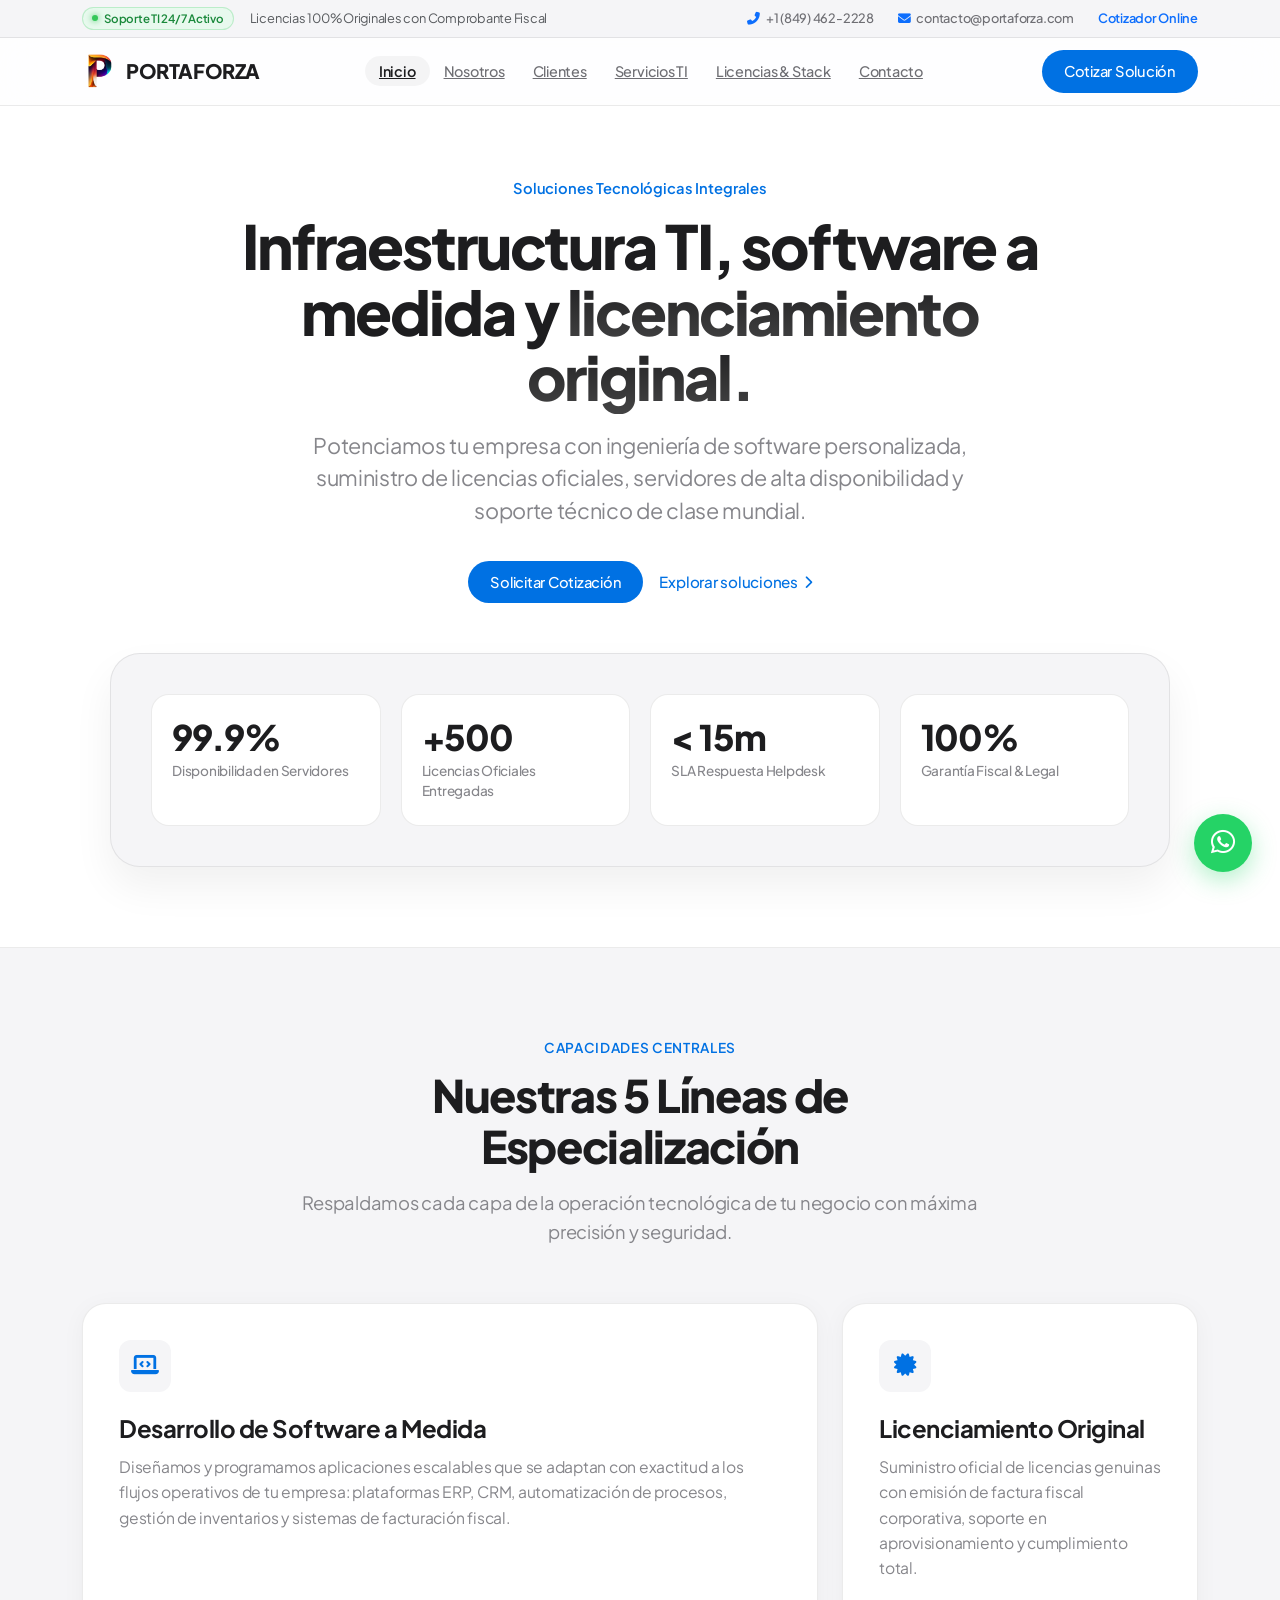
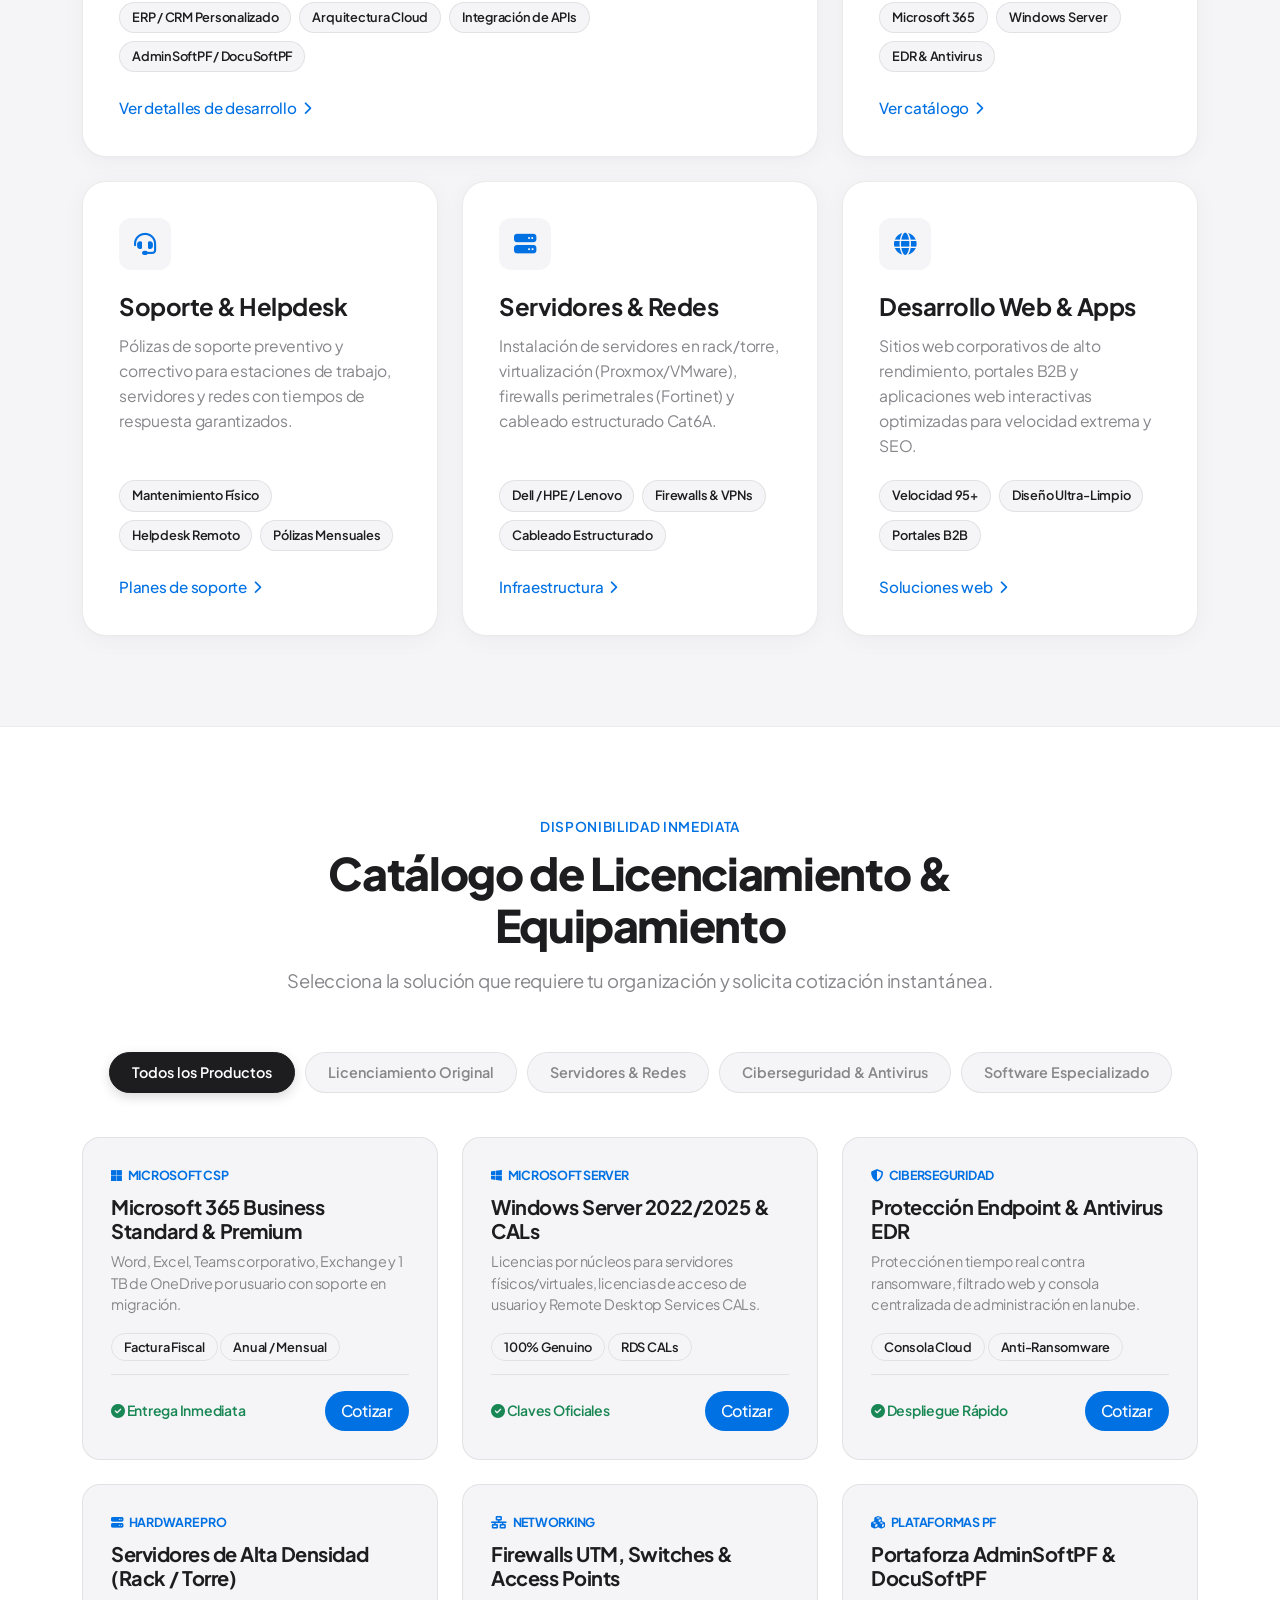
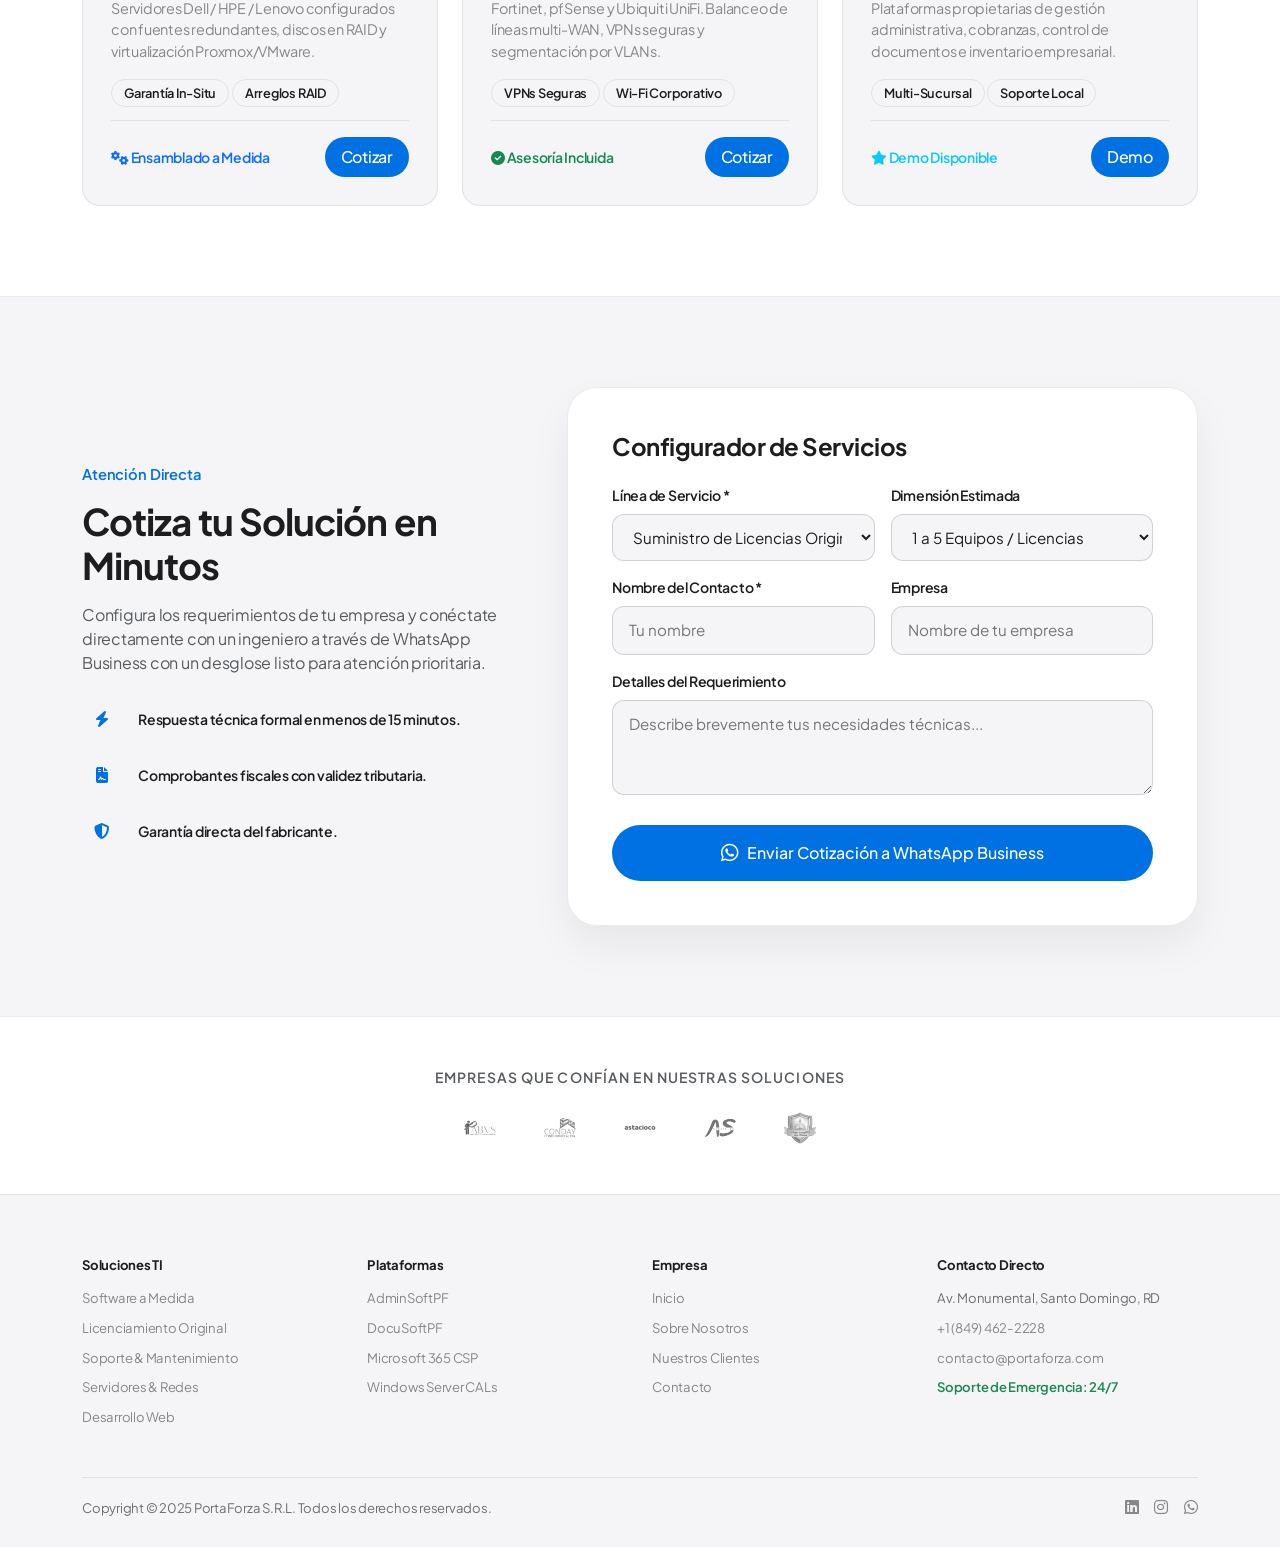
==== commit 47ac3c88: "feat: add AdminSoft software interface, assets, and services page" ====
--- a/public/index.html
+++ b/public/index.html
@@ -191,7 +191,7 @@
                     </div>
                     <h3>Licenciamiento Original</h3>
                     <p>
-                        Suministro oficial de licencias genuinas con emisión de comprobante fiscal (NCF), soporte en aprovisionamiento y cumplimiento legal total.
+                        Suministro oficial de licencias genuinas con emisión de factura fiscal corporativa, soporte en aprovisionamiento y cumplimiento total.
                     </p>
                     <div class="bento-badge-list">
                         <span class="apple-pill-tag">Microsoft 365</span>
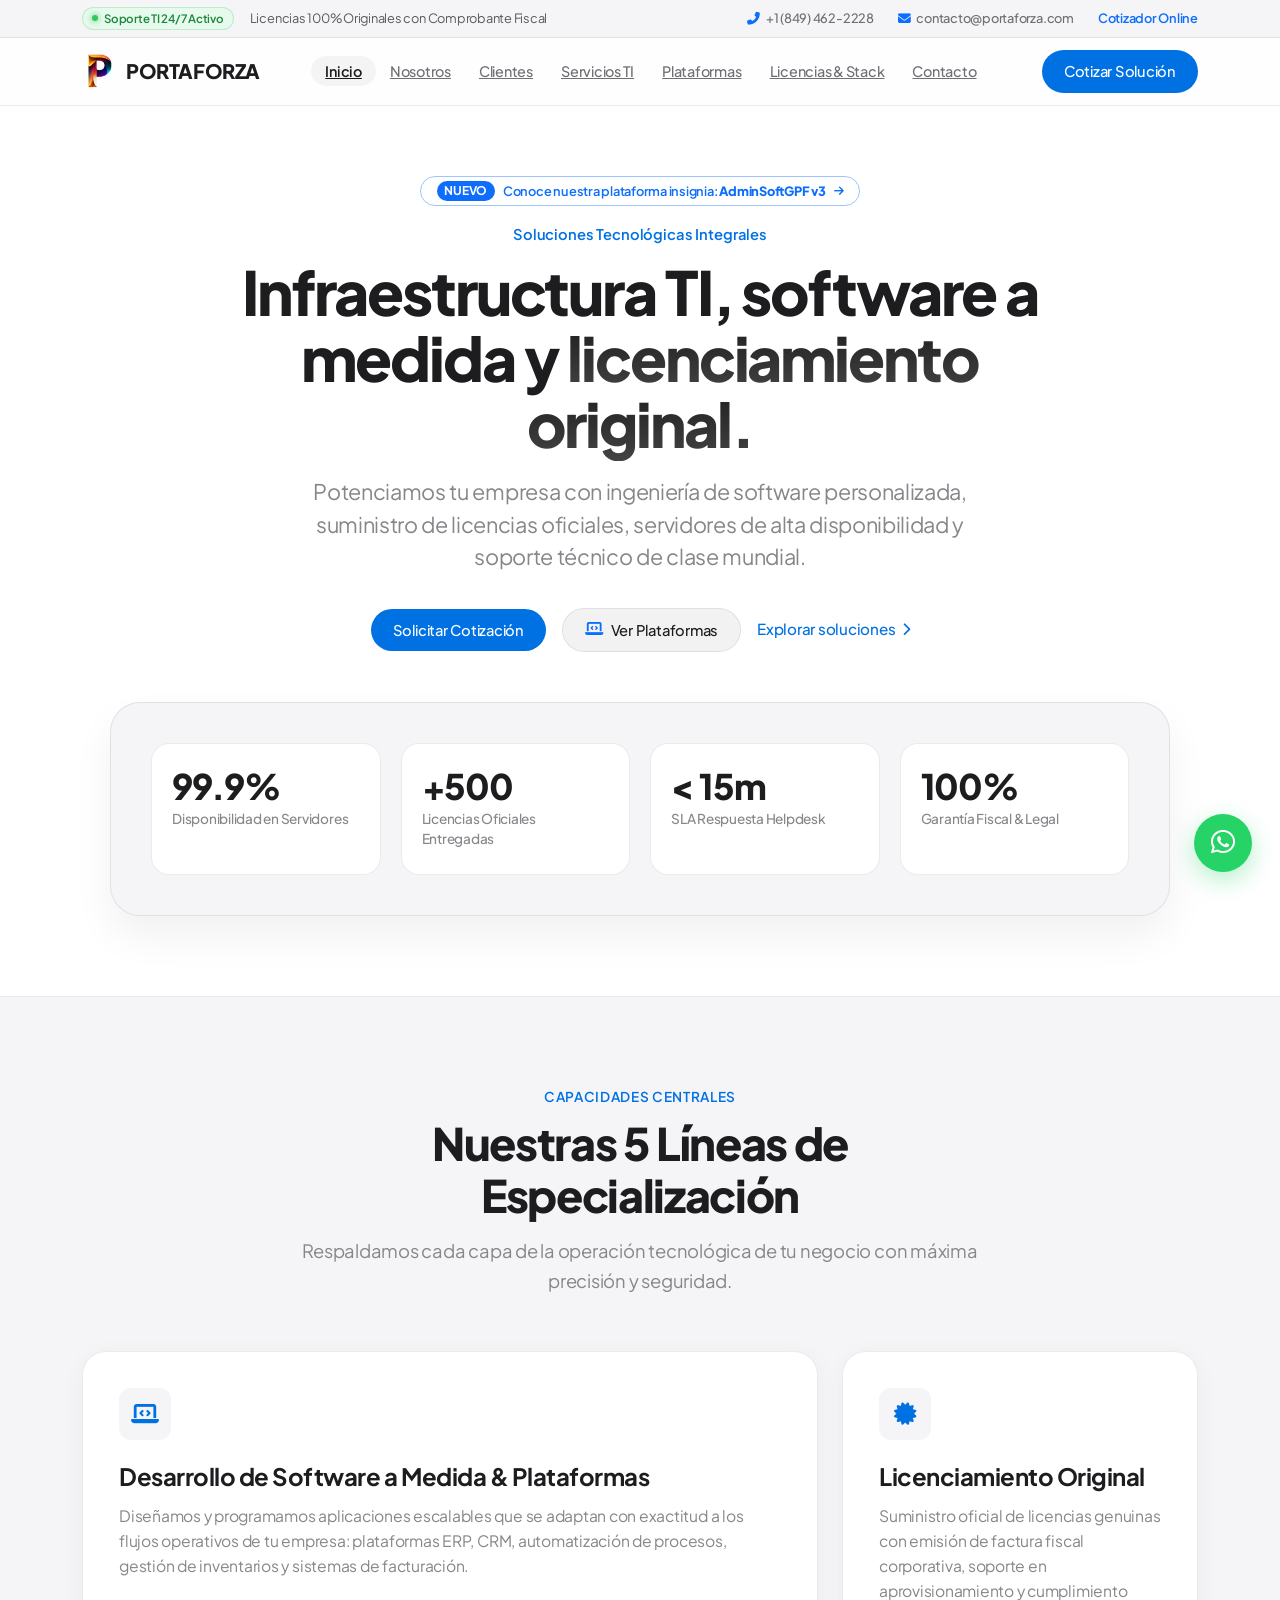
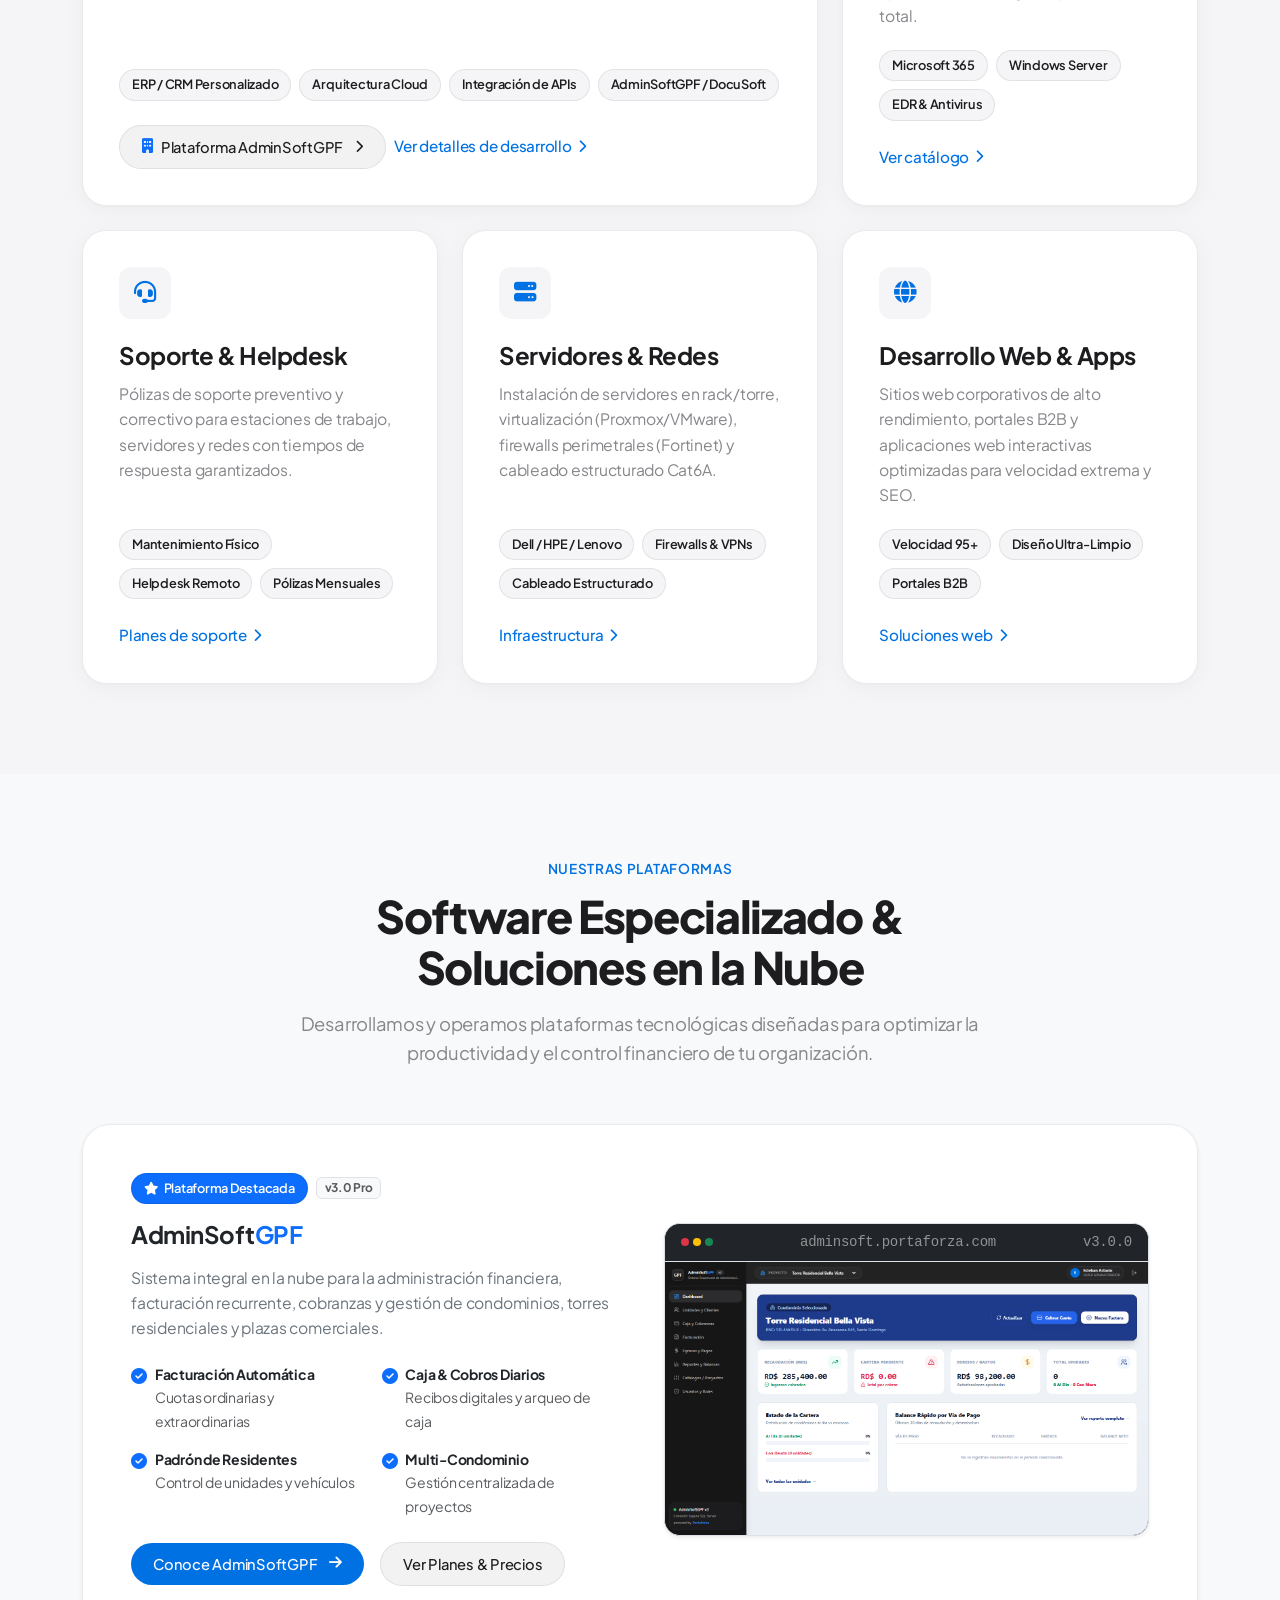
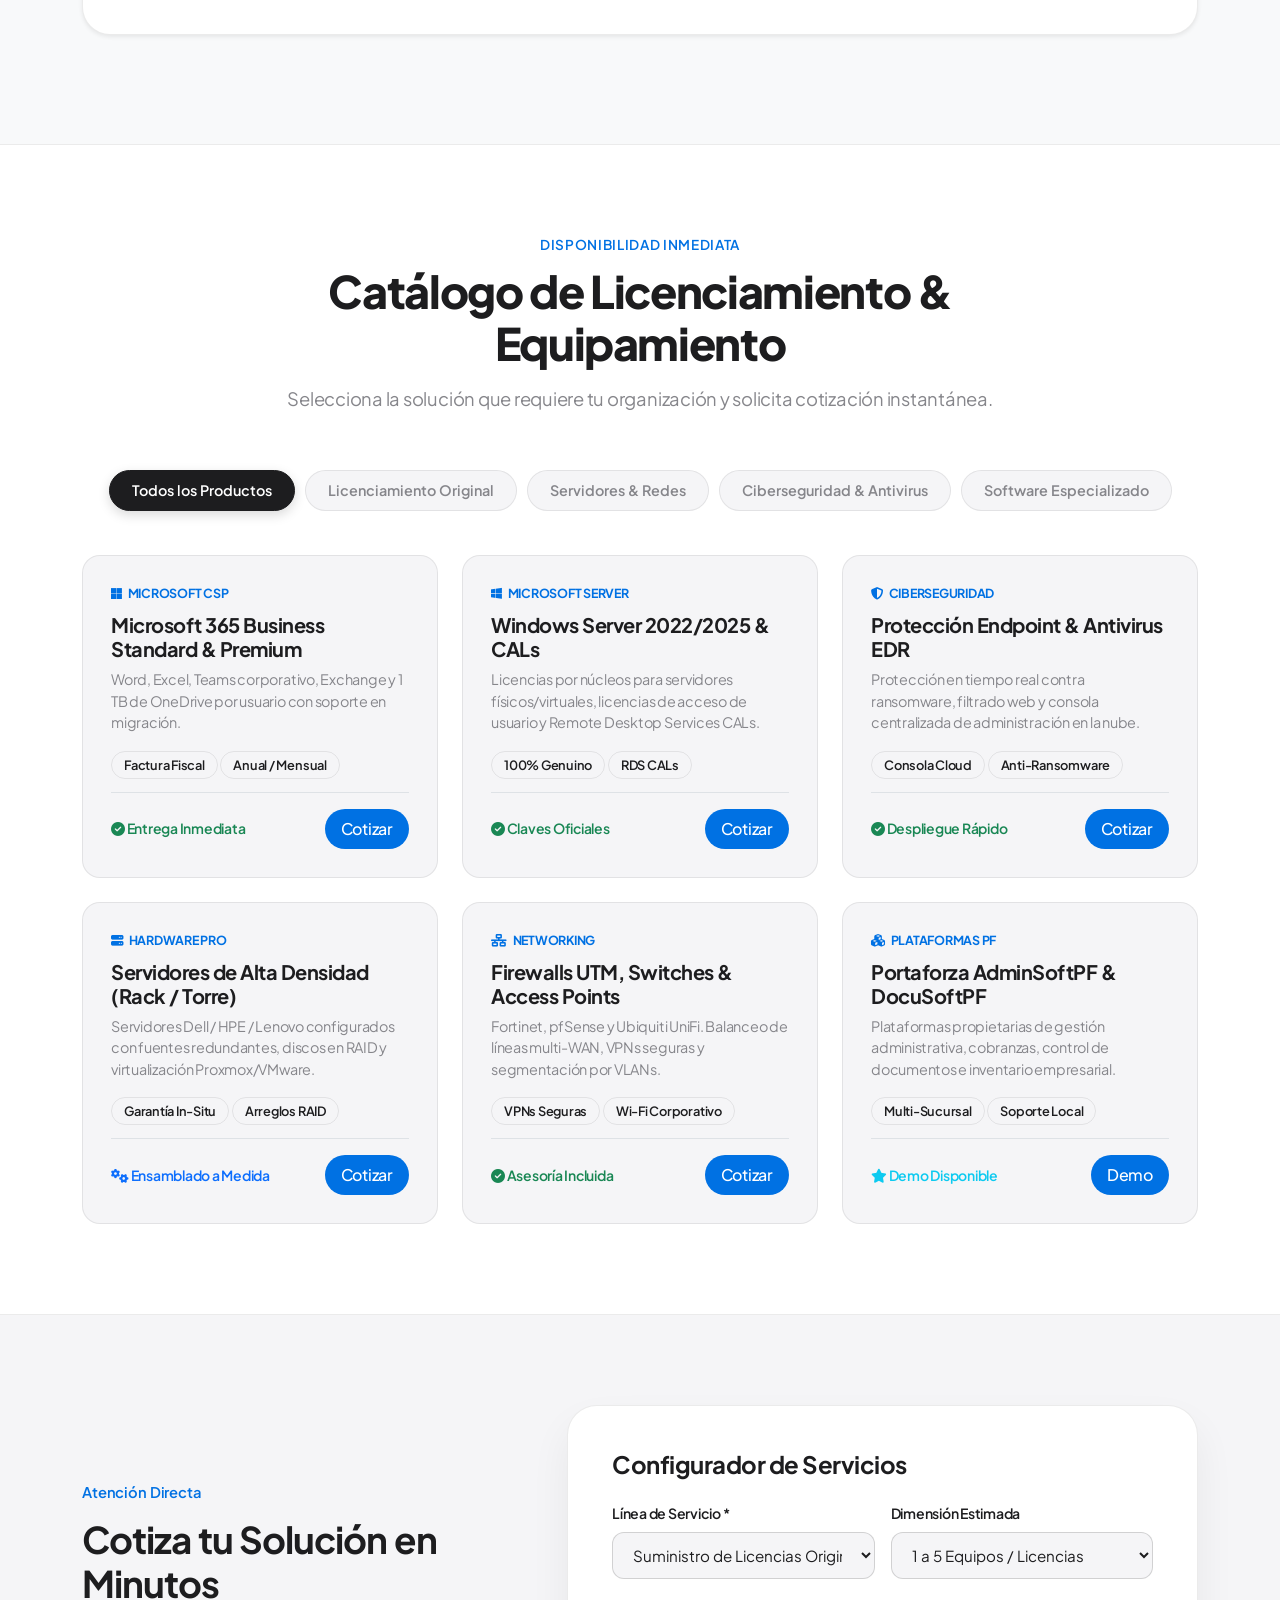
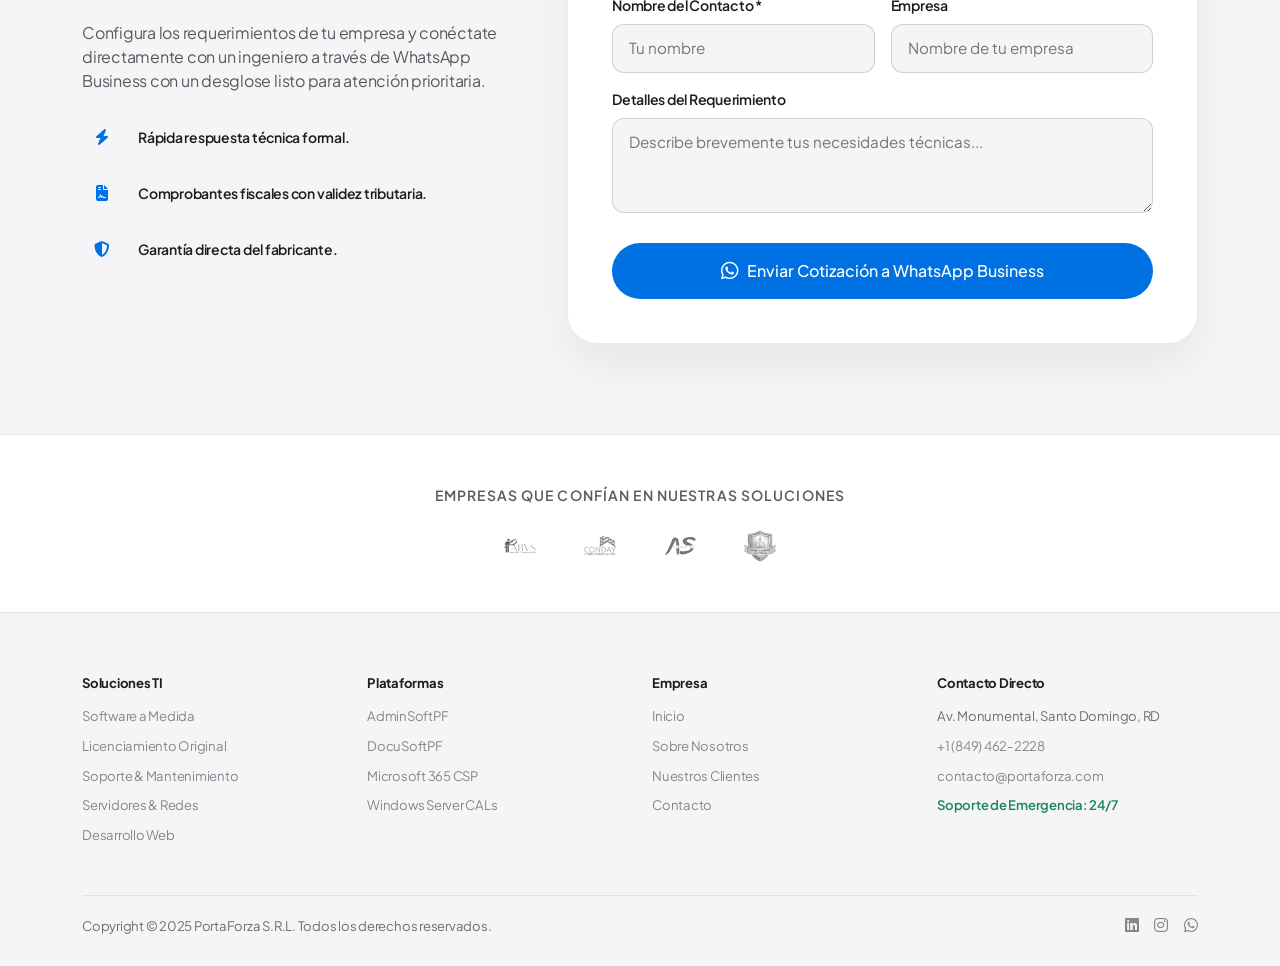
==== commit e18d6431: "feat: create core public HTML pages and services template for the website" ====
--- a/public/index.html
+++ b/public/index.html
@@ -96,6 +96,9 @@
                         <a class="nav-link-custom" href="pags/servicios.html">Servicios TI</a>
                     </li>
                     <li class="nav-item">
+                        <a class="nav-link-custom" href="Software/AdminSoftPF.html">Plataformas</a>
+                    </li>
+                    <li class="nav-item">
                         <a class="nav-link-custom" href="#catalogo">Licencias & Stack</a>
                     </li>
                     <li class="nav-item">
@@ -114,6 +117,13 @@
     <!-- HERO SECTION APPLE STYLE -->
     <header class="hero-apple">
         <div class="container">
+            <div class="mb-3">
+                <a href="Software/AdminSoftPF.html" class="apple-pill-tag bg-white shadow-xs text-primary border-primary-subtle d-inline-flex align-items-center gap-2 text-decoration-none py-1 px-3">
+                    <span class="badge rounded-pill bg-primary text-white" style="font-size: 0.75rem;">NUEVO</span>
+                    <span>Conoce nuestra plataforma insignia: <strong>AdminSoftGPF v3</strong></span>
+                    <i class="fas fa-arrow-right small"></i>
+                </a>
+            </div>
             <span class="hero-eyebrow">Soluciones Tecnológicas Integrales</span>
             <h1 class="hero-headline">
                 Infraestructura TI, software a medida y <span class="hero-gradient">licenciamiento original.</span>
@@ -125,6 +135,9 @@
                 <a href="#cotizador" class="btn-apple-primary">
                     Solicitar Cotización
                 </a>
+                <a href="Software/AdminSoftPF.html" class="btn-apple-secondary">
+                    <i class="fas fa-laptop-code text-primary"></i> Ver Plataformas
+                </a>
                 <a href="#servicios" class="btn-apple-link">
                     Explorar soluciones <i class="fas fa-chevron-right small"></i>
                 </a>
@@ -169,17 +182,18 @@
                     <div class="bento-icon">
                         <i class="fas fa-laptop-code"></i>
                     </div>
-                    <h3>Desarrollo de Software a Medida</h3>
+                    <h3>Desarrollo de Software a Medida & Plataformas</h3>
                     <p>
-                        Diseñamos y programamos aplicaciones escalables que se adaptan con exactitud a los flujos operativos de tu empresa: plataformas ERP, CRM, automatización de procesos, gestión de inventarios y sistemas de facturación fiscal.
+                        Diseñamos y programamos aplicaciones escalables que se adaptan con exactitud a los flujos operativos de tu empresa: plataformas ERP, CRM, automatización de procesos, gestión de inventarios y sistemas de facturación.
                     </p>
                     <div class="bento-badge-list">
                         <span class="apple-pill-tag">ERP / CRM Personalizado</span>
                         <span class="apple-pill-tag">Arquitectura Cloud</span>
                         <span class="apple-pill-tag">Integración de APIs</span>
-                        <span class="apple-pill-tag">AdminSoftPF / DocuSoftPF</span>
-                    </div>
-                    <div>
+                        <span class="apple-pill-tag">AdminSoftGPF / DocuSoft</span>
+                    </div>
+                    <div class="d-flex flex-wrap align-items-center gap-2">
+                        <a href="Software/AdminSoftPF.html" class="btn-apple-secondary btn-sm"><i class="fas fa-building text-primary"></i> Plataforma AdminSoftGPF <i class="fas fa-chevron-right small ms-1"></i></a>
                         <a href="pags/servicios.html#software" class="btn-apple-link">Ver detalles de desarrollo <i class="fas fa-chevron-right small"></i></a>
                     </div>
                 </div>
@@ -257,6 +271,95 @@
                     </div>
                     <div>
                         <a href="pags/servicios.html#web" class="btn-apple-link">Soluciones web <i class="fas fa-chevron-right small"></i></a>
+                    </div>
+                </div>
+            </div>
+        </div>
+    </section>
+
+    <!-- SECCIÓN: PLATAFORMAS PROPIAS DE PORTAFORZA (Platform Spotlight) -->
+    <section id="plataformas" class="section-apple bg-light" style="padding: 85px 0;">
+        <div class="container">
+            <div class="section-head-apple">
+                <span class="tag">Nuestras Plataformas</span>
+                <h2>Software Especializado & Soluciones en la Nube</h2>
+                <p>Desarrollamos y operamos plataformas tecnológicas diseñadas para optimizar la productividad y el control financiero de tu organización.</p>
+            </div>
+
+            <!-- Spotlight Card: AdminSoftGPF v3 -->
+            <div class="bento-card p-4 p-lg-5 shadow-sm bg-white mb-4" style="border-radius: 28px;">
+                <div class="row align-items-center g-4 g-lg-5">
+                    <div class="col-lg-6">
+                        <div class="d-flex align-items-center gap-2 mb-3">
+                            <span class="apple-pill-tag bg-primary text-white"><i class="fas fa-star me-1"></i> Plataforma Destacada</span>
+                            <span class="badge bg-light text-muted border">v3.0 Pro</span>
+                        </div>
+                        <h3 class="display-6 fw-bold text-dark mb-3">AdminSoft<span class="text-primary">GPF</span></h3>
+                        <p class="text-secondary mb-4 leading-relaxed">
+                            Sistema integral en la nube para la administración financiera, facturación recurrente, cobranzas y gestión de condominios, torres residenciales y plazas comerciales.
+                        </p>
+                        <div class="row g-3 mb-4">
+                            <div class="col-sm-6">
+                                <div class="d-flex align-items-start gap-2">
+                                    <i class="fas fa-check-circle text-primary mt-1"></i>
+                                    <div>
+                                        <strong class="d-block text-dark small">Facturación Automática</strong>
+                                        <span class="text-muted small">Cuotas ordinarias y extraordinarias</span>
+                                    </div>
+                                </div>
+                            </div>
+                            <div class="col-sm-6">
+                                <div class="d-flex align-items-start gap-2">
+                                    <i class="fas fa-check-circle text-primary mt-1"></i>
+                                    <div>
+                                        <strong class="d-block text-dark small">Caja & Cobros Diarios</strong>
+                                        <span class="text-muted small">Recibos digitales y arqueo de caja</span>
+                                    </div>
+                                </div>
+                            </div>
+                            <div class="col-sm-6">
+                                <div class="d-flex align-items-start gap-2">
+                                    <i class="fas fa-check-circle text-primary mt-1"></i>
+                                    <div>
+                                        <strong class="d-block text-dark small">Padrón de Residentes</strong>
+                                        <span class="text-muted small">Control de unidades y vehículos</span>
+                                    </div>
+                                </div>
+                            </div>
+                            <div class="col-sm-6">
+                                <div class="d-flex align-items-start gap-2">
+                                    <i class="fas fa-check-circle text-primary mt-1"></i>
+                                    <div>
+                                        <strong class="d-block text-dark small">Multi-Condominio</strong>
+                                        <span class="text-muted small">Gestión centralizada de proyectos</span>
+                                    </div>
+                                </div>
+                            </div>
+                        </div>
+                        <div class="d-flex flex-wrap align-items-center gap-3">
+                            <a href="Software/AdminSoftPF.html" class="btn-apple-primary">
+                                Conoce AdminSoftGPF <i class="fas fa-arrow-right ms-1"></i>
+                            </a>
+                            <a href="Software/AdminSoftPF.html#planes" class="btn-apple-secondary">
+                                Ver Planes & Precios
+                            </a>
+                        </div>
+                    </div>
+                    <div class="col-lg-6">
+                        <div class="rounded-4 overflow-hidden border shadow-sm position-relative" style="background: #0f172a;">
+                            <div class="d-flex align-items-center justify-content-between px-3 py-2 border-bottom bg-dark text-white-50 small font-monospace">
+                                <div class="d-flex gap-1">
+                                    <span class="rounded-circle bg-danger d-inline-block" style="width: 8px; height: 8px;"></span>
+                                    <span class="rounded-circle bg-warning d-inline-block" style="width: 8px; height: 8px;"></span>
+                                    <span class="rounded-circle bg-success d-inline-block" style="width: 8px; height: 8px;"></span>
+                                </div>
+                                <span>adminsoft.portaforza.com</span>
+                                <span>v3.0.0</span>
+                            </div>
+                            <a href="Software/AdminSoftPF.html" class="d-block">
+                                <img src="Software/styleAdminSoftPF/imgs/adminsoft_view_dashboard.png" alt="Plataforma AdminSoftGPF v3" class="img-fluid w-100" style="transition: transform 0.3s ease;">
+                            </a>
+                        </div>
                     </div>
                 </div>
             </div>
@@ -402,7 +505,7 @@
                     <div class="d-flex flex-column gap-3">
                         <div class="d-flex align-items-center gap-3">
                             <div class="bento-icon mb-0" style="width: 40px; height: 40px; font-size: 1rem;"><i class="fas fa-bolt"></i></div>
-                            <span class="fw-semibold small">Respuesta técnica formal en menos de 15 minutos.</span>
+                            <span class="fw-semibold small">Rápida respuesta técnica formal.</span>
                         </div>
                         <div class="d-flex align-items-center gap-3">
                             <div class="bento-icon mb-0" style="width: 40px; height: 40px; font-size: 1rem;"><i class="fas fa-file-contract"></i></div>
@@ -472,11 +575,10 @@
                 Empresas que Confían en Nuestras Soluciones
             </div>
             <div class="d-flex flex-wrap align-items-center justify-content-center gap-5">
-                <img src="img/1-removebg-preview.png" alt="Cliente Portaforza" class="partner-logo-clean" style="max-height: 48px;">
-                <img src="img/2-removebg-preview.png" alt="Cliente Portaforza" class="partner-logo-clean" style="max-height: 48px;">
-                <img src="img/3-removebg-preview.png" alt="Cliente Portaforza" class="partner-logo-clean" style="max-height: 48px;">
-                <img src="img/4-removebg-preview.png" alt="Cliente Portaforza" class="partner-logo-clean" style="max-height: 48px;">
-                <img src="img/6-removebg-preview.png" alt="Cliente Portaforza" class="partner-logo-clean" style="max-height: 48px;">
+                <img src="img/1-removebg-preview.png" alt="ABVS Auditores & Consultores" class="partner-logo-clean" style="max-height: 48px;">
+                <img src="img/2-removebg-preview.png" alt="CONDAY - Condominio al Día" class="partner-logo-clean" style="max-height: 48px;">
+                <img src="img/4-removebg-preview.png" alt="AS Teje Servicios" class="partner-logo-clean" style="max-height: 48px;">
+                <img src="img/6-removebg-preview.png" alt="Colegio Evangélico Los Olivos" class="partner-logo-clean" style="max-height: 48px;">
             </div>
         </div>
     </section>
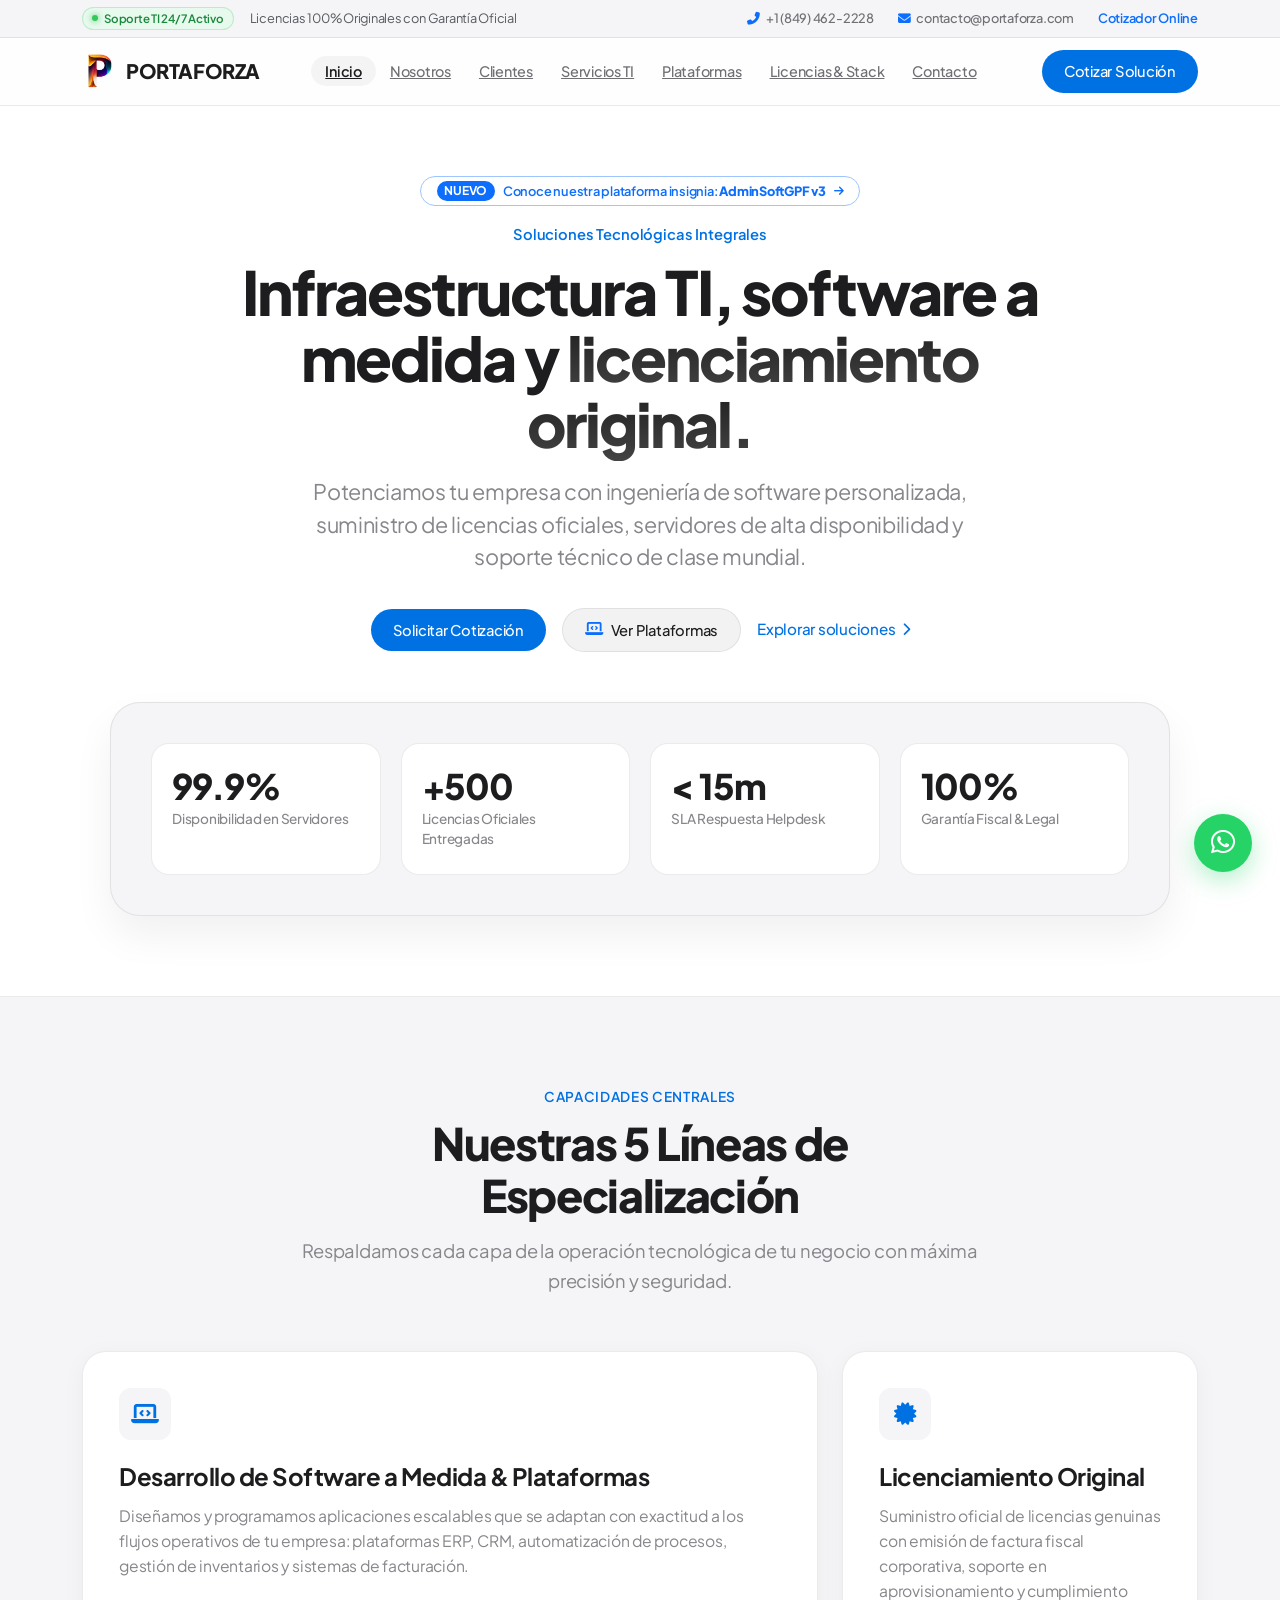
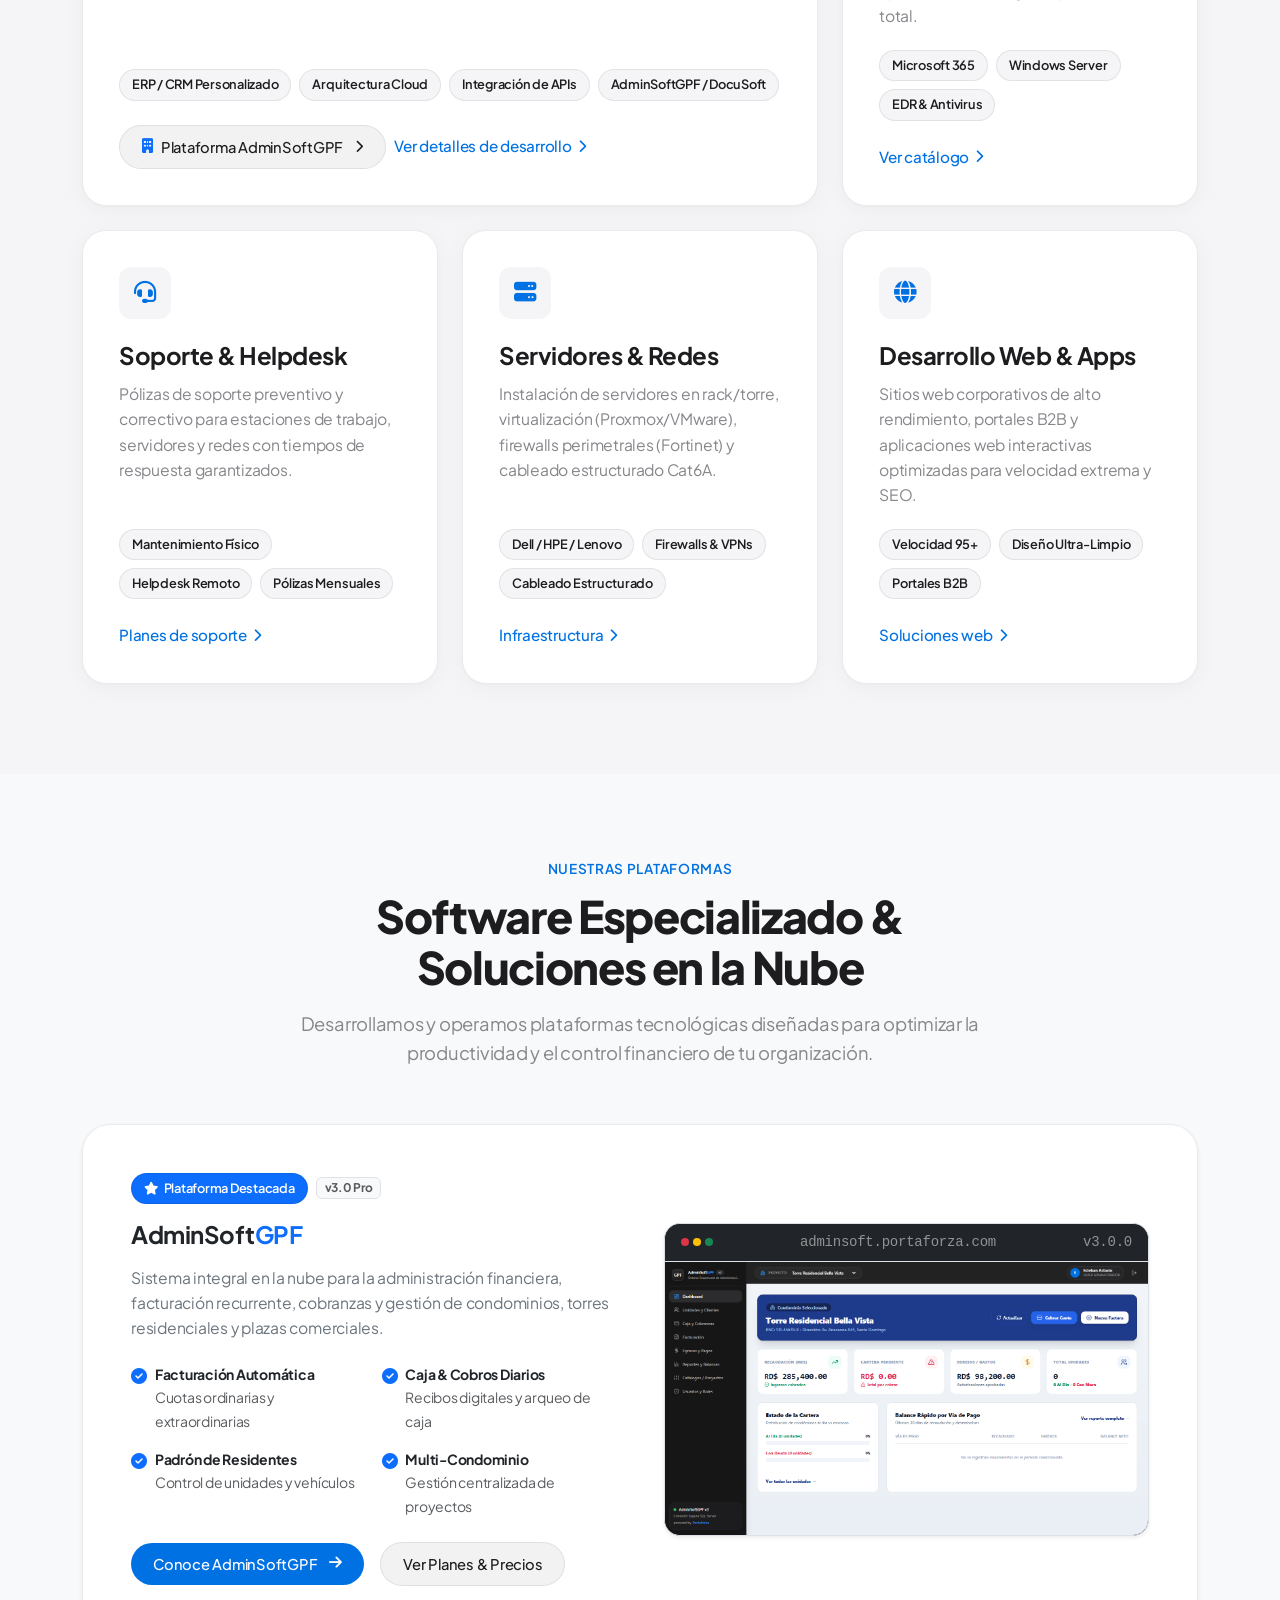
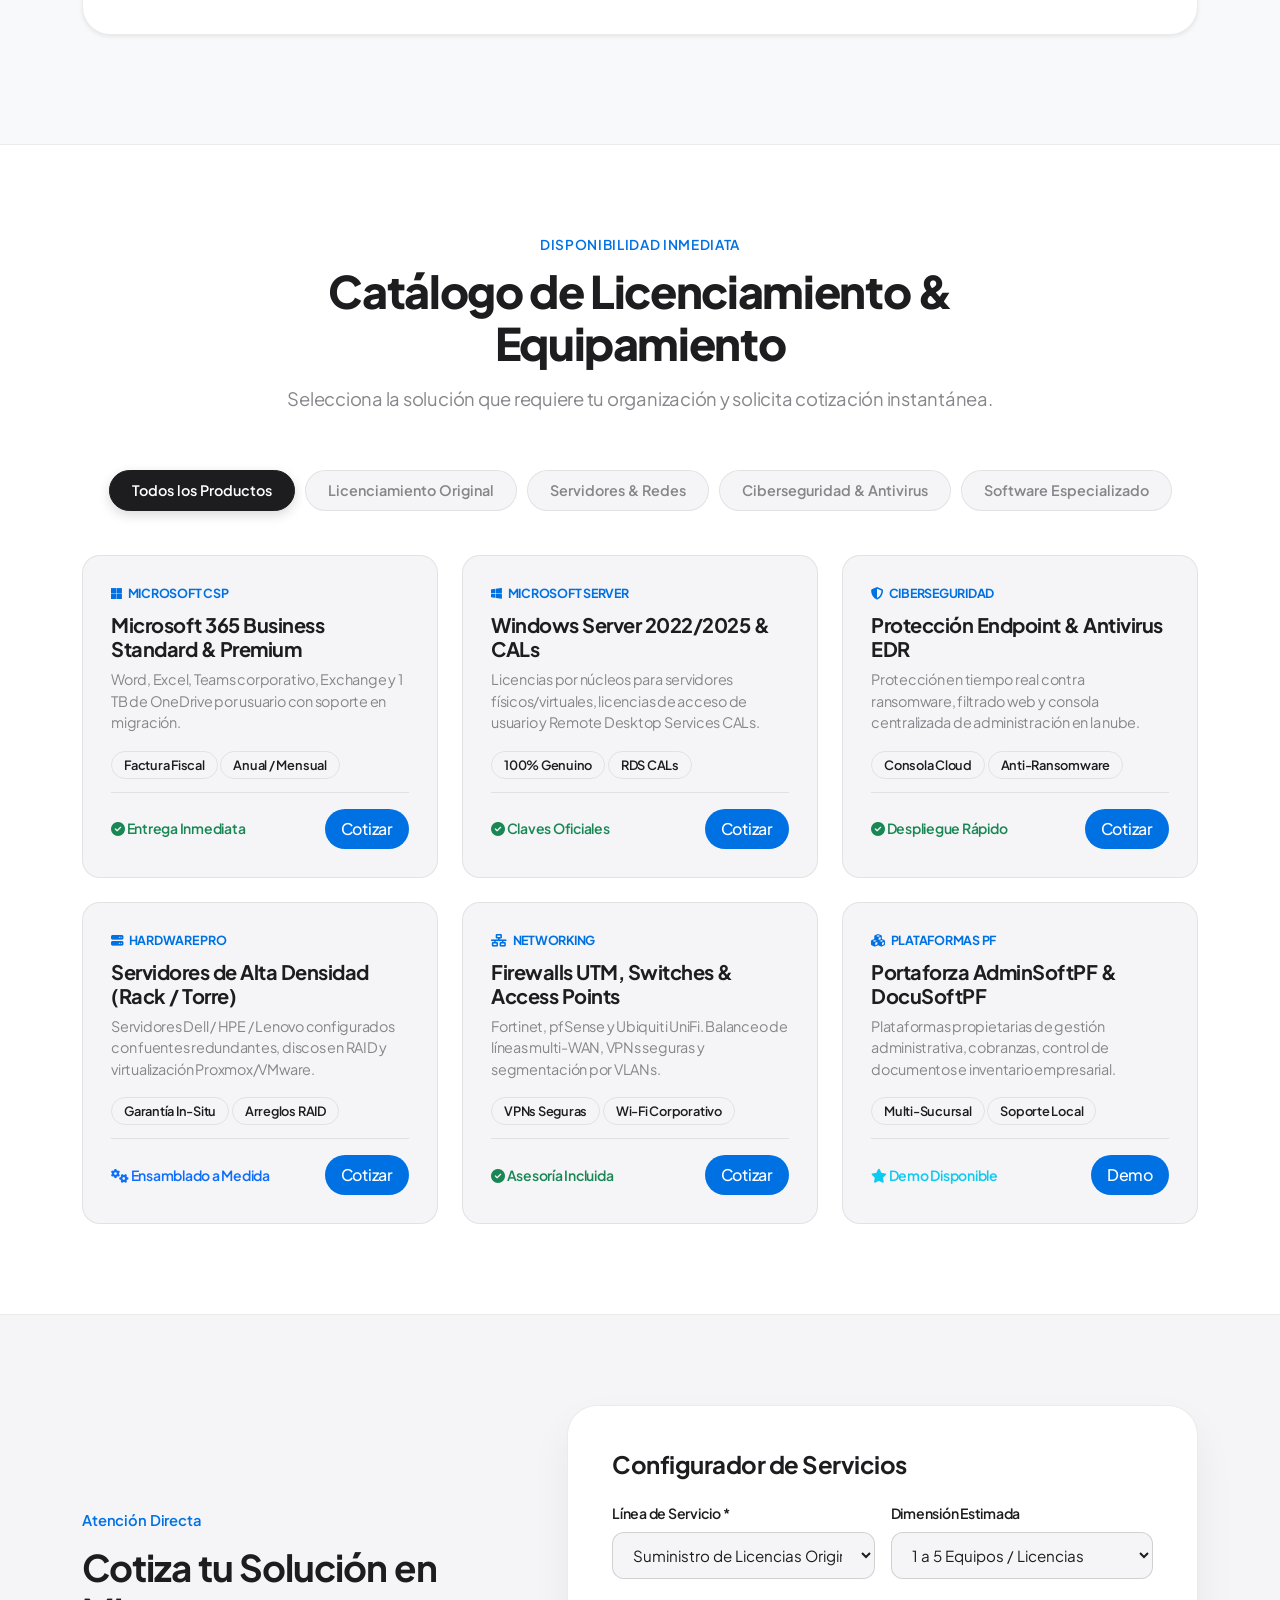
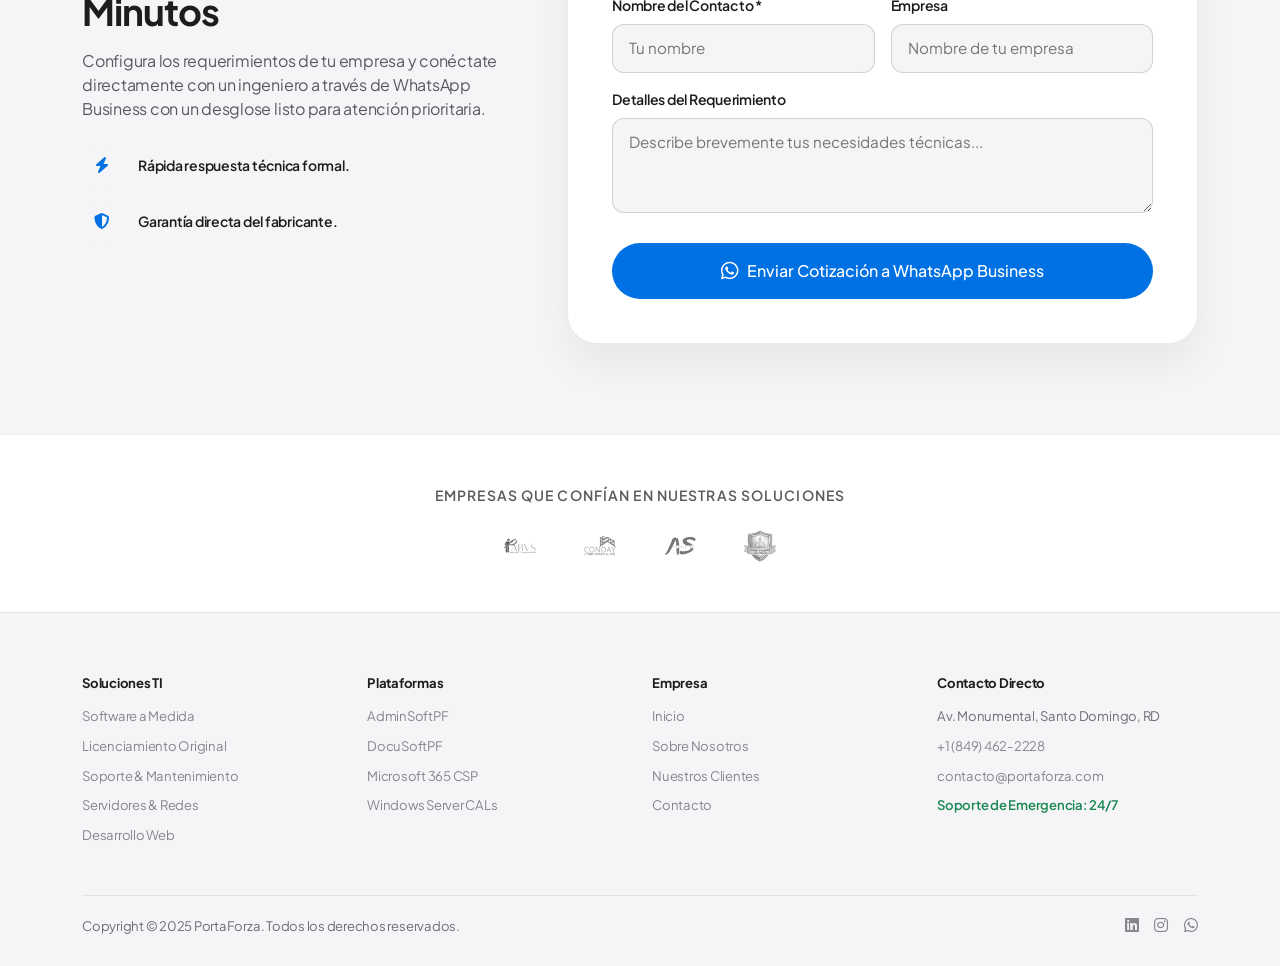
==== commit 3bdd6e29: "feat: add core HTML pages for website navigation and software views" ====
--- a/public/index.html
+++ b/public/index.html
@@ -7,17 +7,28 @@
     
     <!-- SEO & Metadata Apple-Clean Style -->
     <title>PORTAFORZA | Tecnología Empresarial, Licencias Originales & Software a Medida</title>
-    <meta name="description" content="Portaforza: Desarrollo de software a medida, suministro de licencias oficiales de software, servidores de alta disponibilidad, redes corporativas y soporte técnico profesional.">
-    <meta name="keywords" content="Portaforza, licencias originales software, desarrollo software a medida, soporte tecnico TI, servidores, redes empresariales, Microsoft 365 Republica Dominicana">
-    <meta name="robots" content="index, follow">
+    <meta name="description" content="Portaforza: Desarrollo de software a medida, suministro de licencias oficiales de software, servidores de alta disponibilidad, redes corporativas y soporte técnico profesional en República Dominicana.">
+    <meta name="keywords" content="Portaforza, licencias originales software, desarrollo software a medida, soporte tecnico TI, servidores, redes empresariales, Microsoft 365 Republica Dominicana, AdminSoftGPF">
+    <meta name="robots" content="index, follow, max-snippet:-1, max-image-preview:large, max-video-preview:-1">
     <meta name="theme-color" content="#ffffff">
-
-    <!-- Open Graph -->
+    <link rel="canonical" href="https://portaforza.com/">
+    <meta name="referrer" content="strict-origin-when-cross-origin">
+
+    <!-- Open Graph / Facebook / LinkedIn -->
+    <meta property="og:locale" content="es_DO">
+    <meta property="og:site_name" content="PORTAFORZA">
     <meta property="og:title" content="PortaForza | Tecnología, Software & Licenciamiento Oficial">
     <meta property="og:description" content="Suministro de licencias oficiales, desarrollo de software a medida, servidores de alta disponibilidad y soporte técnico corporativo.">
     <meta property="og:type" content="website">
     <meta property="og:url" content="https://portaforza.com/">
     <meta property="og:image" content="https://portaforza.com/img/navLOGOimg.png">
+    <meta property="og:image:alt" content="Logo PortaForza Tecnología Empresarial">
+
+    <!-- Twitter Cards -->
+    <meta name="twitter:card" content="summary_large_image">
+    <meta name="twitter:title" content="PortaForza | Soluciones Tecnológicas Empresariales">
+    <meta name="twitter:description" content="Desarrollo de software a medida, licencias originales y soporte técnico corporativo.">
+    <meta name="twitter:image" content="https://portaforza.com/img/navLOGOimg.png">
 
     <!-- Favicon -->
     <link rel="icon" href="img/imageLogoPeque.ico" type="image/x-icon">
@@ -36,18 +47,40 @@
       "@context": "https://schema.org",
       "@type": "ProfessionalService",
       "name": "PortaForza",
-      "legalName": "PortaForza S.R.L.",
+      "legalName": "PortaForza",
       "description": "Empresa especializada en desarrollo de software a medida, suministro de licencias originales, servidores, redes y soporte técnico integral.",
       "url": "https://portaforza.com",
       "telephone": "+18494622228",
       "email": "contacto@portaforza.com",
+      "priceRange": "$$",
+      "image": "https://portaforza.com/img/navLOGOimg.png",
       "address": {
         "@type": "PostalAddress",
         "streetAddress": "Av. Monumental",
         "addressLocality": "Santo Domingo",
         "addressRegion": "Distrito Nacional",
         "addressCountry": "DO"
-      }
+      },
+      "openingHoursSpecification": {
+        "@type": "OpeningHoursSpecification",
+        "dayOfWeek": [
+          "Monday",
+          "Tuesday",
+          "Wednesday",
+          "Thursday",
+          "Friday",
+          "Saturday"
+        ],
+        "opens": "08:00",
+        "closes": "18:00"
+      },
+      "knowsAbout": [
+        "Desarrollo de Software a Medida",
+        "Licenciamiento Oficial de Software",
+        "Sistemas de Administración de Condominios",
+        "Soporte Técnico Empresarial",
+        "Infraestructura de Servidores y Redes"
+      ]
     }
     </script>
 </head>
@@ -59,7 +92,7 @@
         <div class="container d-flex justify-content-between align-items-center">
             <div class="d-flex align-items-center gap-3">
                 <span class="badge-live">Soporte TI 24/7 Activo</span>
-                <span class="d-none d-md-inline text-muted">Licencias 100% Originales con Comprobante Fiscal</span>
+                <span class="d-none d-md-inline text-muted">Licencias 100% Originales con Garantía Oficial</span>
             </div>
             <div class="d-flex align-items-center gap-4">
                 <a href="tel:+18494622228"><i class="fas fa-phone-alt me-1 text-primary"></i> +1 (849) 462-2228</a>
@@ -508,10 +541,6 @@
                             <span class="fw-semibold small">Rápida respuesta técnica formal.</span>
                         </div>
                         <div class="d-flex align-items-center gap-3">
-                            <div class="bento-icon mb-0" style="width: 40px; height: 40px; font-size: 1rem;"><i class="fas fa-file-contract"></i></div>
-                            <span class="fw-semibold small">Comprobantes fiscales con validez tributaria.</span>
-                        </div>
-                        <div class="d-flex align-items-center gap-3">
                             <div class="bento-icon mb-0" style="width: 40px; height: 40px; font-size: 1rem;"><i class="fas fa-shield-alt"></i></div>
                             <span class="fw-semibold small">Garantía directa del fabricante.</span>
                         </div>
@@ -631,19 +660,19 @@
 
             <div class="footer-bottom-apple">
                 <div>
-                    Copyright &copy; 2025 PortaForza S.R.L. Todos los derechos reservados.
+                    Copyright &copy; 2025 PortaForza. Todos los derechos reservados.
                 </div>
                 <div class="d-flex gap-3">
-                    <a href="https://www.linkedin.com/company/portaforza/?viewAsMember=true" target="_blank" aria-label="LinkedIn"><i class="fab fa-linkedin fs-6"></i></a>
-                    <a href="https://www.instagram.com/portaforza" target="_blank" aria-label="Instagram"><i class="fab fa-instagram fs-6"></i></a>
-                    <a href="https://wa.me/18494622228" target="_blank" aria-label="WhatsApp"><i class="fab fa-whatsapp fs-6"></i></a>
+                    <a href="https://www.linkedin.com/company/portaforza/?viewAsMember=true" target="_blank" rel="noopener noreferrer" aria-label="LinkedIn"><i class="fab fa-linkedin fs-6"></i></a>
+                    <a href="https://www.instagram.com/portaforza" target="_blank" rel="noopener noreferrer" aria-label="Instagram"><i class="fab fa-instagram fs-6"></i></a>
+                    <a href="https://wa.me/18494622228" target="_blank" rel="noopener noreferrer" aria-label="WhatsApp"><i class="fab fa-whatsapp fs-6"></i></a>
                 </div>
             </div>
         </div>
     </footer>
 
     <!-- BOTÓN FLOTANTE DE WHATSAPP -->
-    <a href="https://wa.me/18494622228?text=Hola%20Portaforza,%20deseo%20solicitar%20asesor%C3%ADa%20y%20cotizaci%C3%B3n." target="_blank" class="floating-whatsapp-btn" aria-label="Contactar por WhatsApp">
+    <a href="https://wa.me/18494622228?text=Hola%20Portaforza,%20deseo%20solicitar%20asesor%C3%ADa%20y%20cotizaci%C3%B3n." target="_blank" rel="noopener noreferrer" class="floating-whatsapp-btn" aria-label="Contactar por WhatsApp">
         <i class="fab fa-whatsapp"></i>
         <span class="tooltip-text">Chatea con un Especialista</span>
     </a>
--- a/public/css/styles.css
+++ b/public/css/styles.css
@@ -724,10 +724,31 @@
   opacity: 1;
 }
 
-/* RESPONSIVE */
+/* RESPONSIVE & MULTI-DEVICE OPTIMIZATIONS */
+html, body {
+  max-width: 100%;
+  overflow-x: hidden;
+  position: relative;
+  -webkit-tap-highlight-color: transparent;
+}
+
+img, svg, video, canvas {
+  max-width: 100%;
+  height: auto;
+}
+
+@media (max-width: 1199px) {
+  .hero-headline {
+    font-size: 3.2rem;
+  }
+}
+
 @media (max-width: 991px) {
+  .hero-apple {
+    padding: 60px 0 40px;
+  }
   .hero-headline {
-    font-size: 2.8rem;
+    font-size: 2.6rem;
   }
   .bento-col-8, .bento-col-4, .bento-col-6 {
     grid-column: span 12;
@@ -740,8 +761,12 @@
     padding: 20px;
     border-radius: var(--apple-radius-md);
     border: 1px solid var(--apple-border);
-    margin-top: 10px;
-    box-shadow: var(--apple-shadow-hover);
+    margin-top: 12px;
+    box-shadow: 0 14px 28px rgba(0, 0, 0, 0.09);
+  }
+  .navbar-nav .nav-link-custom {
+    padding: 10px 12px;
+    display: block;
   }
 }
 
@@ -749,16 +774,80 @@
   .top-utility-bar {
     display: none;
   }
+  .hero-apple {
+    padding: 48px 0 32px;
+  }
   .hero-headline {
-    font-size: 2.2rem;
+    font-size: 2.1rem;
+    line-height: 1.18;
   }
   .hero-subhead {
-    font-size: 1.1rem;
+    font-size: 1.02rem;
+    margin-bottom: 24px;
+  }
+  .bento-card {
+    padding: 24px 20px;
   }
   .bento-metrics-row {
     grid-template-columns: 1fr;
   }
   .configurator-box {
-    padding: 24px;
+    padding: 24px 18px;
+  }
+  .filter-pills-apple {
+    gap: 8px;
+    margin-bottom: 24px;
+    justify-content: center;
+  }
+  .filter-pill-apple,
+  .filter-pill-btn {
+    padding: 7px 15px;
+    font-size: 0.82rem;
+  }
+  .floating-whatsapp-btn {
+    width: 52px;
+    height: 52px;
+    font-size: 1.5rem;
+    bottom: 20px;
+    right: 20px;
+  }
+  .floating-whatsapp-btn .tooltip-text {
+    display: none !important;
+  }
+  .footer-apple {
+    padding: 45px 0 25px;
+  }
+}
+
+@media (max-width: 576px) {
+  .hero-headline {
+    font-size: 1.75rem;
+  }
+  .hero-subhead {
+    font-size: 0.92rem;
+  }
+  .hero-cta-group {
+    flex-direction: column;
+    width: 100%;
+    gap: 10px;
+  }
+  .hero-cta-group .btn-apple-primary,
+  .hero-cta-group .btn-apple-secondary,
+  .hero-cta-group .btn-apple-link {
+    width: 100%;
+    justify-content: center;
+    text-align: center;
+  }
+  .catalog-card-apple {
+    padding: 20px 16px;
+  }
+  .bento-card {
+    padding: 20px 16px;
+    border-radius: var(--apple-radius-md);
+  }
+  .footer-bottom-apple {
+    flex-direction: column;
+    gap: 15px;
+    text-align: center;
   }
 }
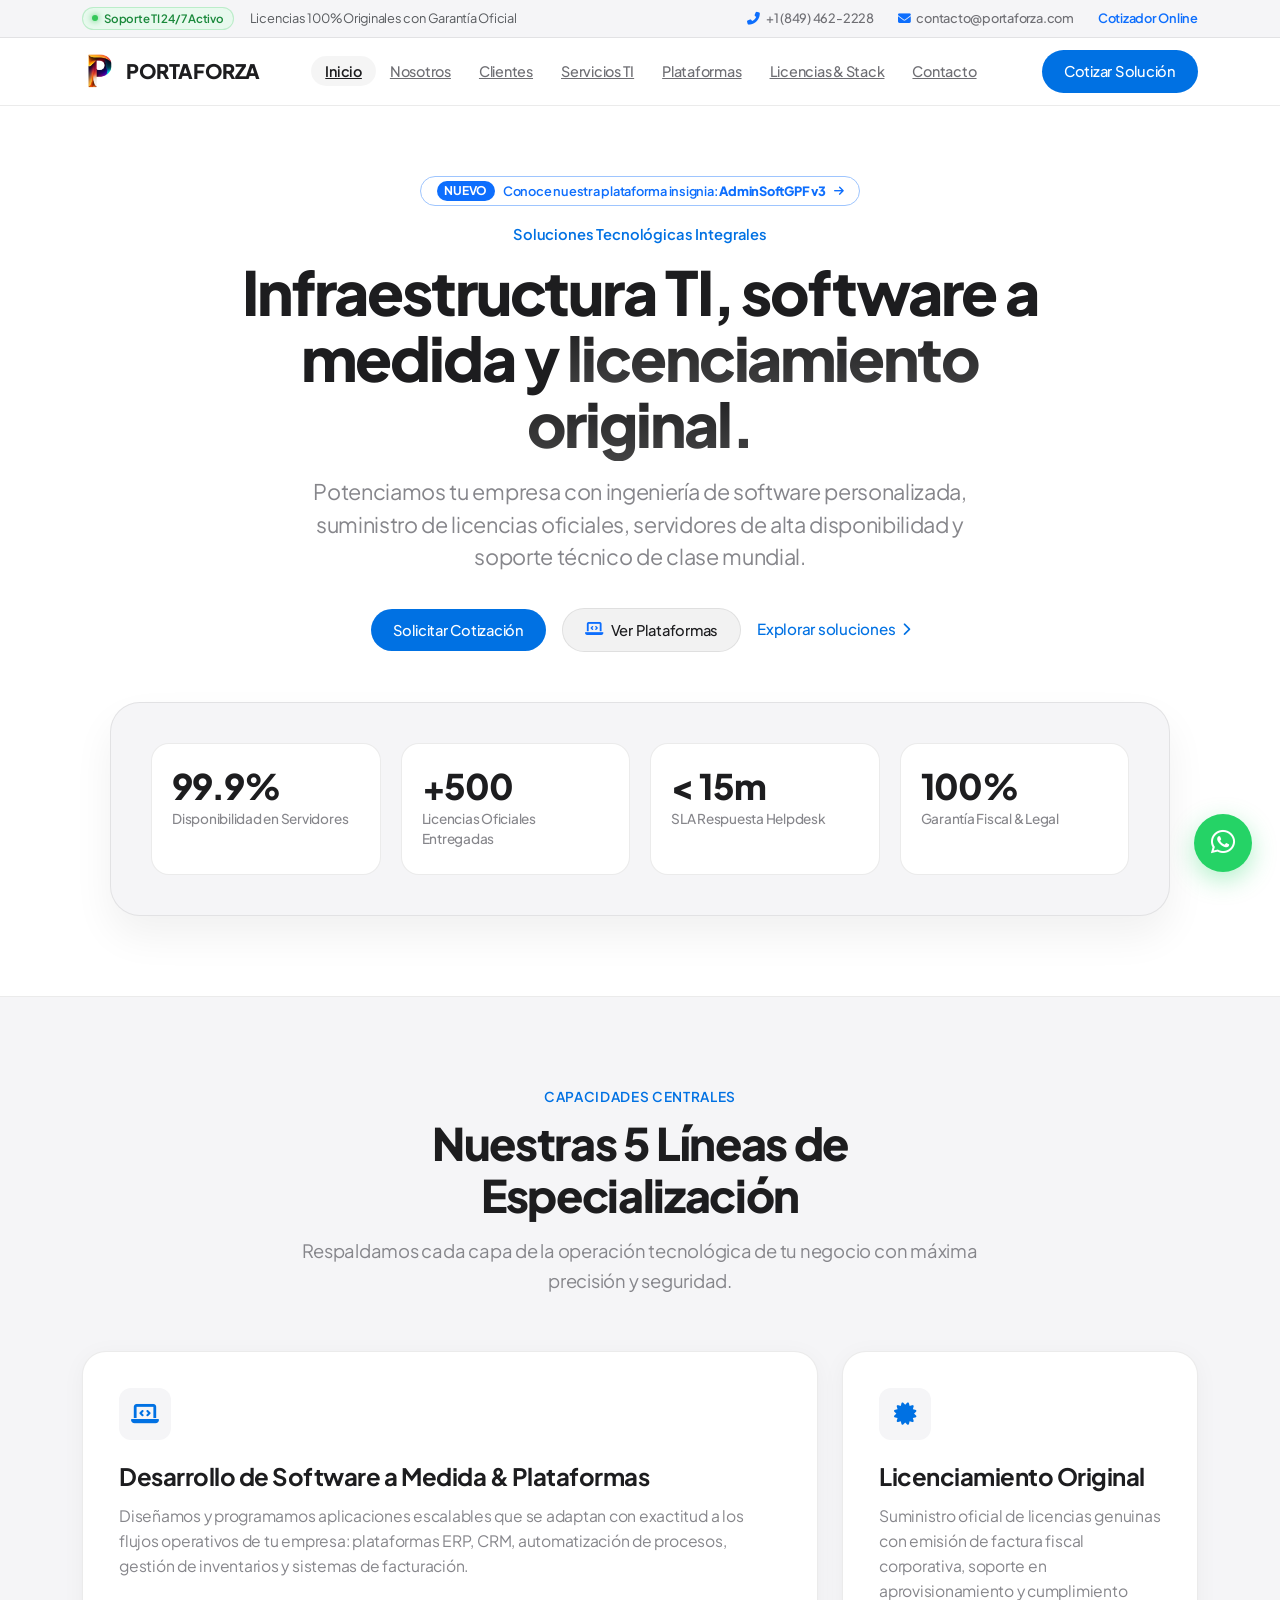
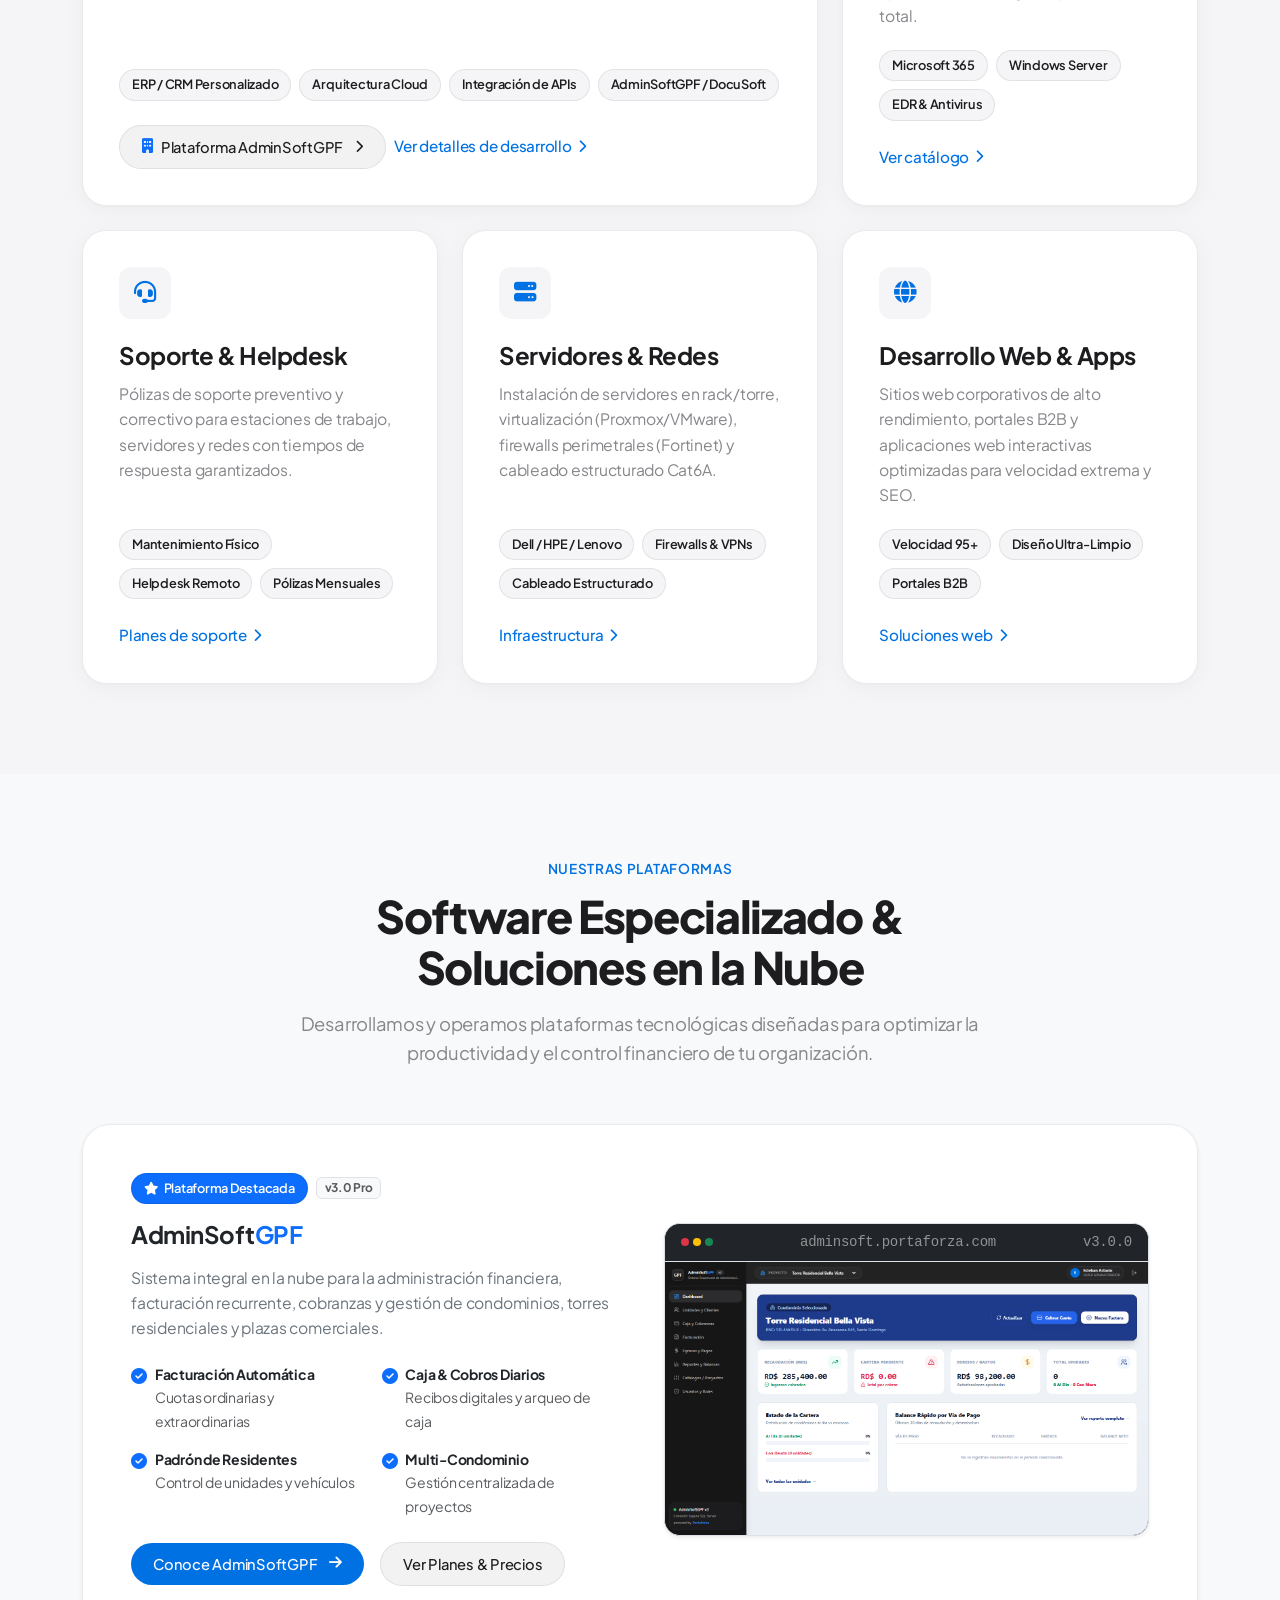
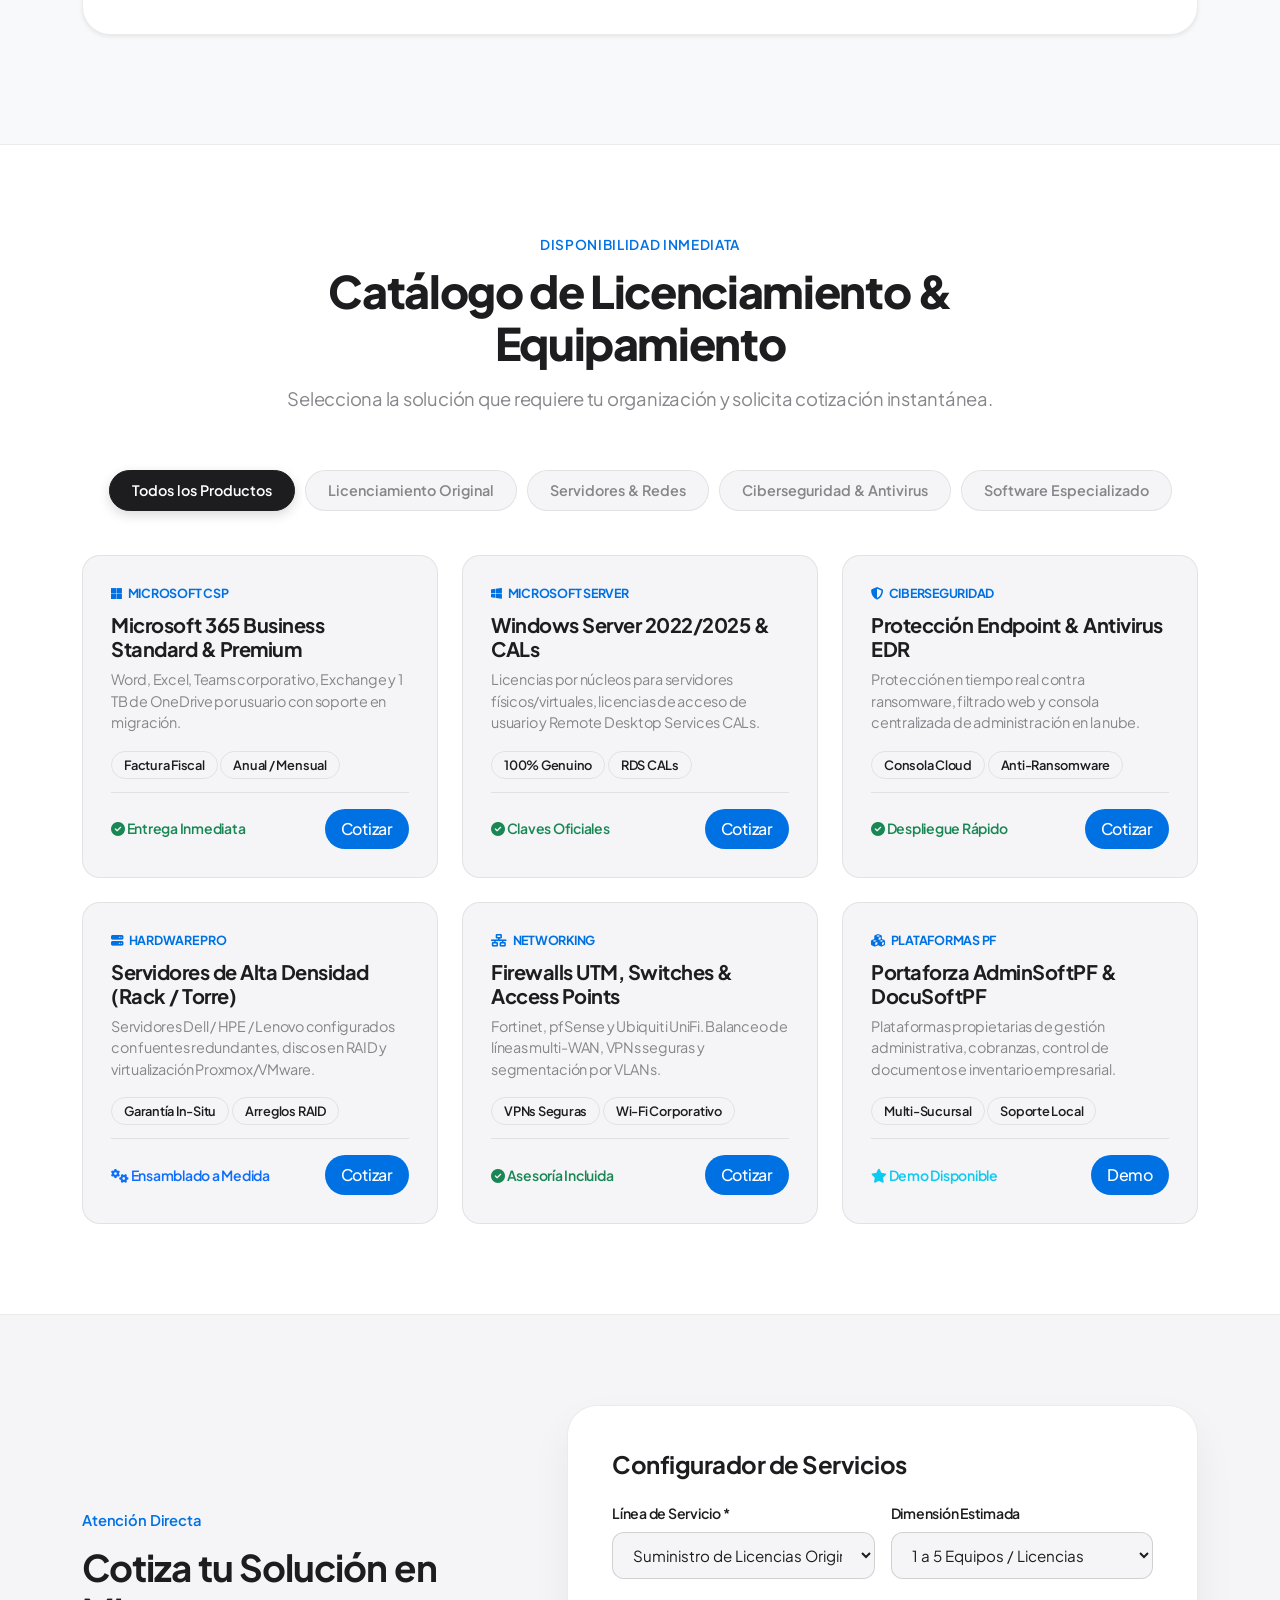
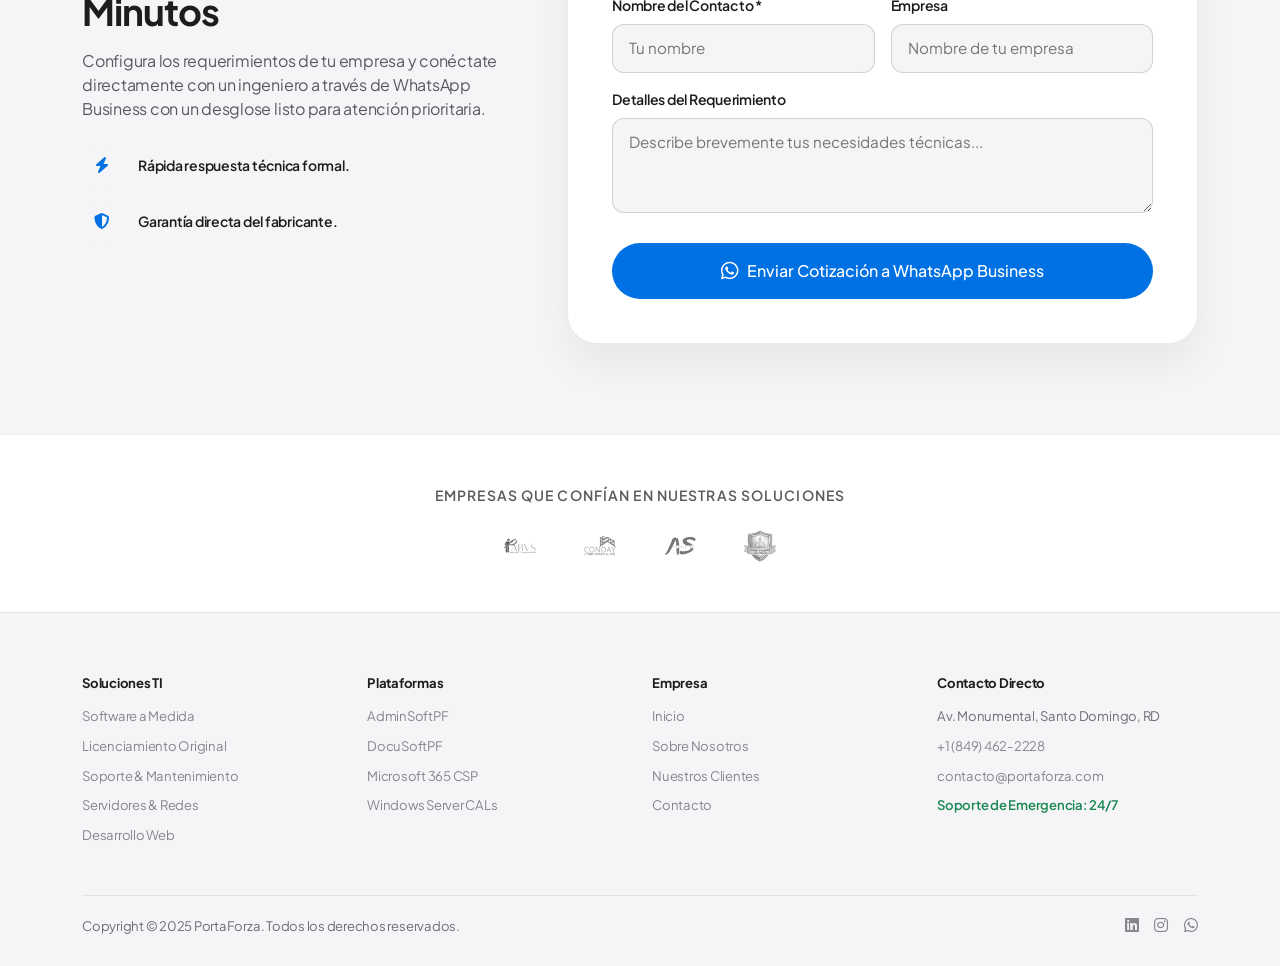
==== commit 400caf68: "fix: standardize footer across all pages and update versioning to v2.6" ====
--- a/public/index.html
+++ b/public/index.html
@@ -39,7 +39,7 @@
     <link rel="preconnect" href="https://fonts.gstatic.com" crossorigin>
     <link href="https://cdn.jsdelivr.net/npm/bootstrap@5.3.2/dist/css/bootstrap.min.css" rel="stylesheet" crossorigin="anonymous">
     <link rel="stylesheet" href="https://cdnjs.cloudflare.com/ajax/libs/font-awesome/6.4.2/css/all.min.css" crossorigin="anonymous">
-    <link rel="stylesheet" href="css/styles.css">
+    <link rel="stylesheet" href="css/styles.css?v=2.6">
 
     <!-- Schema.org JSON-LD -->
     <script type="application/ld+json">
@@ -679,6 +679,6 @@
 
     <!-- Scripts -->
     <script src="https://cdn.jsdelivr.net/npm/bootstrap@5.3.2/dist/js/bootstrap.bundle.min.js"></script>
-    <script src="js/script.js"></script>
+    <script src="js/script.js?v=2.6"></script>
 </body>
 </html>
--- a/public/css/styles.css
+++ b/public/css/styles.css
@@ -57,7 +57,7 @@
   background-color: var(--apple-bg);
   line-height: 1.5;
   letter-spacing: -0.015em;
-  overflow-x: hidden;
+  overflow-x: clip;
   padding-top: 0;
   opacity: 1;
   transition: opacity 0.22s cubic-bezier(0.25, 0.1, 0.25, 1);
@@ -140,11 +140,11 @@
   left: 0;
   width: 100%;
   min-height: 68px;
-  background: rgba(255, 255, 255, 0.88);
+  background: rgba(255, 255, 255, 0.92);
   backdrop-filter: saturate(180%) blur(20px);
   -webkit-backdrop-filter: saturate(180%) blur(20px);
   border-bottom: 1px solid var(--apple-border);
-  z-index: 1030;
+  z-index: 1050;
   display: flex;
   align-items: center;
   transition: background-color var(--transition-fast), box-shadow var(--transition-fast);
@@ -727,7 +727,7 @@
 /* RESPONSIVE & MULTI-DEVICE OPTIMIZATIONS */
 html, body {
   max-width: 100%;
-  overflow-x: hidden;
+  overflow-x: clip;
   position: relative;
   -webkit-tap-highlight-color: transparent;
 }
@@ -850,4 +850,884 @@
     gap: 15px;
     text-align: center;
   }
-}+}
+
+/* ==========================================================================
+   BOTÓN INICIAR SESIÓN (ACCESO AL PORTAL SAAS ADMINSOFTGPF)
+   ========================================================================== */
+.btn-apple-login {
+    display: inline-flex !important;
+    align-items: center !important;
+    justify-content: center !important;
+    gap: 8px !important;
+    padding: 9px 22px !important;
+    font-size: 0.875rem !important;
+    font-weight: 600 !important;
+    color: #1d1d1f !important;
+    background: #ffffff !important;
+    border: 1px solid rgba(0, 0, 0, 0.18) !important;
+    border-radius: 980px !important;
+    text-decoration: none !important;
+    box-shadow: 0 2px 8px rgba(0, 0, 0, 0.08) !important;
+    backdrop-filter: blur(20px) !important;
+    -webkit-backdrop-filter: blur(20px) !important;
+    transition: all 0.25s cubic-bezier(0.4, 0, 0.2, 1) !important;
+    cursor: pointer !important;
+    white-space: nowrap !important;
+}
+
+.btn-apple-login:hover {
+    color: #ffffff !important;
+    background: #0071e3 !important;
+    border-color: #0071e3 !important;
+    box-shadow: 0 4px 14px rgba(0, 113, 227, 0.35) !important;
+    transform: translateY(-1px) !important;
+    text-decoration: none !important;
+}
+
+.btn-apple-login i {
+    font-size: 0.85rem !important;
+    color: #0071e3 !important;
+    transition: transform 0.2s ease, color 0.2s ease !important;
+}
+
+.btn-apple-login:hover i {
+    color: #ffffff !important;
+    transform: translateX(2px) !important;
+}
+
+/* Ajuste responsive para menú móvil */
+@media (max-width: 991.98px) {
+    .navbar-actions-mobile {
+        width: 100% !important;
+        margin-top: 15px !important;
+    }
+    .navbar-actions-mobile .btn-apple-login {
+        width: 100% !important;
+        text-align: center !important;
+        justify-content: center !important;
+    }
+}
+
+/* ==========================================================================
+   CONFIGURADOR CONSULTIVO DE VALOR (CONTACTO & ASESORÍA B2B)
+   ========================================================================== */
+
+/* Barra de Progreso del Asistente */
+.wizard-progress-wrapper {
+  margin-bottom: 28px;
+}
+
+.wizard-progress-header {
+  display: flex;
+  justify-content: space-between;
+  align-items: center;
+  margin-bottom: 8px;
+}
+
+.wizard-step-label {
+  font-size: 0.85rem;
+  font-weight: 700;
+  color: var(--apple-blue);
+  text-transform: uppercase;
+  letter-spacing: 0.05em;
+}
+
+.wizard-step-percent {
+  font-size: 0.82rem;
+  font-weight: 600;
+  color: var(--apple-text-secondary);
+}
+
+.wizard-progress-bar-bg {
+  width: 100%;
+  height: 6px;
+  background-color: rgba(0, 0, 0, 0.06);
+  border-radius: var(--apple-radius-pill);
+  overflow: hidden;
+}
+
+.wizard-progress-bar-fill {
+  height: 100%;
+  width: 25%;
+  background: linear-gradient(90deg, #0071e3 0%, #34c759 100%);
+  border-radius: var(--apple-radius-pill);
+  transition: width 0.35s cubic-bezier(0.25, 0.1, 0.25, 1);
+}
+
+/* Pasos del Wizard */
+.wizard-step-pane {
+  display: none;
+  animation: appleFadeIn 0.35s cubic-bezier(0.16, 1, 0.3, 1) forwards;
+}
+
+.wizard-step-pane.active {
+  display: block;
+}
+
+/* Tarjetas Seleccionables del Paso 1 (Líneas de Solución) */
+.option-cards-grid {
+  display: grid;
+  grid-template-columns: repeat(auto-fill, minmax(220px, 1fr));
+  gap: 14px;
+  margin-bottom: 24px;
+}
+
+.solution-option-card {
+  background: var(--apple-bg);
+  border: 1.5px solid var(--apple-border);
+  border-radius: var(--apple-radius-md);
+  padding: 18px 16px;
+  cursor: pointer;
+  user-select: none;
+  position: relative;
+  transition: all 0.25s cubic-bezier(0.25, 0.1, 0.25, 1);
+  display: flex;
+  flex-direction: column;
+  height: 100%;
+}
+
+.solution-option-card:hover {
+  background: #ffffff;
+  border-color: rgba(0, 113, 227, 0.4);
+  transform: translateY(-2px);
+  box-shadow: 0 6px 18px rgba(0, 0, 0, 0.05);
+}
+
+.solution-option-card.selected {
+  background: #ffffff;
+  border-color: var(--apple-blue);
+  box-shadow: 0 0 0 2px var(--apple-blue-light), 0 8px 24px rgba(0, 113, 227, 0.12);
+}
+
+.solution-option-card .card-check-icon {
+  position: absolute;
+  top: 14px;
+  right: 14px;
+  width: 20px;
+  height: 20px;
+  border-radius: 50%;
+  border: 1.5px solid rgba(0, 0, 0, 0.18);
+  display: flex;
+  align-items: center;
+  justify-content: center;
+  font-size: 0.65rem;
+  color: transparent;
+  transition: all 0.2s ease;
+}
+
+.solution-option-card.selected .card-check-icon {
+  background-color: var(--apple-blue);
+  border-color: var(--apple-blue);
+  color: #ffffff;
+}
+
+.solution-option-card .card-icon {
+  width: 42px;
+  height: 42px;
+  border-radius: var(--apple-radius-sm);
+  background: #ffffff;
+  color: var(--apple-blue);
+  display: flex;
+  align-items: center;
+  justify-content: center;
+  font-size: 1.25rem;
+  margin-bottom: 12px;
+  border: 1px solid var(--apple-border);
+  transition: all 0.2s ease;
+}
+
+.solution-option-card.selected .card-icon {
+  background: var(--apple-blue-light);
+  color: var(--apple-blue);
+}
+
+.solution-option-card h5 {
+  font-size: 1rem;
+  font-weight: 700;
+  margin-bottom: 4px;
+  line-height: 1.3;
+}
+
+.solution-option-card p {
+  font-size: 0.8rem;
+  color: var(--apple-text-secondary);
+  margin-bottom: 0;
+  line-height: 1.4;
+}
+
+/* Píldoras de Selección Rápida (Paso 2 y Paso 3) */
+.pill-options-group {
+  display: flex;
+  flex-wrap: wrap;
+  gap: 8px;
+  margin-bottom: 20px;
+}
+
+.select-pill-apple {
+  background: var(--apple-bg);
+  border: 1px solid var(--apple-border);
+  color: var(--apple-text-primary);
+  font-size: 0.88rem;
+  font-weight: 500;
+  padding: 9px 18px;
+  border-radius: var(--apple-radius-pill);
+  cursor: pointer;
+  user-select: none;
+  transition: all 0.2s ease;
+  display: inline-flex;
+  align-items: center;
+  gap: 8px;
+}
+
+.select-pill-apple:hover {
+  background: #ffffff;
+  border-color: rgba(0, 113, 227, 0.4);
+  transform: translateY(-1px);
+}
+
+.select-pill-apple.selected {
+  background: var(--apple-blue) !important;
+  border-color: var(--apple-blue) !important;
+  color: #ffffff !important;
+  font-weight: 600;
+  box-shadow: 0 4px 12px rgba(0, 113, 227, 0.25);
+}
+
+.select-pill-apple.selected i {
+  color: #ffffff !important;
+}
+
+/* Tarjetas de Nivel de Solución (Paso 3 - Value Tiers) */
+.tier-cards-row {
+  display: grid;
+  grid-template-columns: repeat(auto-fit, minmax(190px, 1fr));
+  gap: 12px;
+  margin-bottom: 22px;
+}
+
+.tier-card-apple {
+  background: var(--apple-bg);
+  border: 1.5px solid var(--apple-border);
+  border-radius: var(--apple-radius-md);
+  padding: 16px;
+  cursor: pointer;
+  position: relative;
+  transition: all 0.25s ease;
+  user-select: none;
+}
+
+.tier-card-apple:hover {
+  background: #ffffff;
+  border-color: rgba(0, 113, 227, 0.3);
+  transform: translateY(-2px);
+}
+
+.tier-card-apple.selected {
+  background: #ffffff;
+  border-color: var(--apple-blue);
+  box-shadow: 0 0 0 2px var(--apple-blue-light), 0 8px 20px rgba(0, 113, 227, 0.1);
+}
+
+.tier-card-apple .tier-badge {
+  font-size: 0.7rem;
+  font-weight: 700;
+  text-transform: uppercase;
+  padding: 3px 8px;
+  border-radius: var(--apple-radius-pill);
+  display: inline-block;
+  margin-bottom: 8px;
+}
+
+.tier-badge.badge-essential {
+  background: #e9ecef;
+  color: #495057;
+}
+
+.tier-badge.badge-corporate {
+  background: #e8f2fc;
+  color: #0071e3;
+}
+
+.tier-badge.badge-enterprise {
+  background: #fdf0db;
+  color: #b25e02;
+}
+
+.tier-card-apple h6 {
+  font-size: 0.95rem;
+  font-weight: 700;
+  margin-bottom: 4px;
+}
+
+.tier-card-apple p {
+  font-size: 0.78rem;
+  color: var(--apple-text-secondary);
+  margin-bottom: 0;
+  line-height: 1.35;
+}
+
+/* Tarjeta de Resumen Preliminar (Paso 4 - Executive Brief) */
+.diagnostic-preview-box {
+  background: #ffffff;
+  border: 1px solid var(--apple-border);
+  border-radius: var(--apple-radius-md);
+  padding: 22px;
+  margin-bottom: 24px;
+  box-shadow: var(--apple-shadow-card);
+  position: relative;
+  border-left: 4px solid var(--apple-blue);
+}
+
+.diagnostic-preview-header {
+  display: flex;
+  align-items: center;
+  justify-content: space-between;
+  margin-bottom: 14px;
+  padding-bottom: 10px;
+  border-bottom: 1px dashed var(--apple-border);
+}
+
+.diagnostic-item-row {
+  display: flex;
+  margin-bottom: 8px;
+  font-size: 0.88rem;
+  line-height: 1.4;
+}
+
+.diagnostic-item-label {
+  width: 145px;
+  flex-shrink: 0;
+  color: var(--apple-text-muted);
+  font-weight: 500;
+}
+
+.diagnostic-item-value {
+  color: var(--apple-text-primary);
+  font-weight: 600;
+}
+
+.diagnostic-bonuses {
+  background: #f8fafc;
+  border-radius: var(--apple-radius-sm);
+  padding: 12px 14px;
+  margin-top: 14px;
+  border: 1px solid rgba(0, 0, 0, 0.05);
+}
+
+.diagnostic-bonuses-title {
+  font-size: 0.78rem;
+  font-weight: 700;
+  color: var(--apple-text-primary);
+  text-transform: uppercase;
+  letter-spacing: 0.04em;
+  margin-bottom: 6px;
+  display: flex;
+  align-items: center;
+  gap: 6px;
+}
+
+.diagnostic-bonuses-list {
+  list-style: none;
+  padding-left: 0;
+  margin-bottom: 0;
+  font-size: 0.8rem;
+  color: var(--apple-text-secondary);
+}
+
+.diagnostic-bonuses-list li {
+  margin-bottom: 4px;
+  display: flex;
+  align-items: center;
+  gap: 6px;
+}
+
+.diagnostic-bonuses-list li:last-child {
+  margin-bottom: 0;
+}
+
+/* Botones de Navegación del Wizard */
+.wizard-nav-buttons {
+  display: flex;
+  align-items: center;
+  justify-content: space-between;
+  margin-top: 26px;
+  padding-top: 18px;
+  border-top: 1px solid var(--apple-border);
+}
+
+.btn-wizard-back {
+  background: transparent;
+  border: none;
+  color: var(--apple-text-secondary);
+  font-size: 0.9rem;
+  font-weight: 600;
+  display: inline-flex;
+  align-items: center;
+  gap: 6px;
+  cursor: pointer;
+  padding: 8px 16px;
+  border-radius: var(--apple-radius-pill);
+  transition: all 0.2s ease;
+}
+
+.btn-wizard-back:hover {
+  background: rgba(0, 0, 0, 0.05);
+  color: var(--apple-text-primary);
+}
+
+/* Columna Lateral de Confianza y Garantías */
+.guarantee-badge-card {
+  background: #ffffff;
+  border: 1px solid var(--apple-border);
+  border-radius: var(--apple-radius-md);
+  padding: 20px;
+  margin-bottom: 18px;
+  box-shadow: var(--apple-shadow-card);
+}
+
+.guarantee-badge-card h6 {
+  font-size: 0.95rem;
+  font-weight: 700;
+  margin-bottom: 8px;
+  display: flex;
+  align-items: center;
+  gap: 8px;
+}
+
+.guarantee-badge-card p {
+  font-size: 0.85rem;
+  color: var(--apple-text-secondary);
+  line-height: 1.45;
+  margin-bottom: 0;
+}
+
+.trust-clients-mini-strip {
+  display: flex;
+  align-items: center;
+  justify-content: space-between;
+  gap: 12px;
+  padding-top: 14px;
+  margin-top: 14px;
+  border-top: 1px solid var(--apple-border);
+}
+
+.trust-clients-mini-strip img {
+  max-height: 28px;
+  filter: grayscale(100%);
+  opacity: 0.7;
+  transition: all 0.2s ease;
+}
+
+.trust-clients-mini-strip img:hover {
+  filter: grayscale(0%);
+  opacity: 1;
+}
+
+@media (max-width: 767px) {
+  .option-cards-grid {
+    grid-template-columns: 1fr;
+  }
+  .tier-cards-row {
+    grid-template-columns: 1fr;
+  }
+  .diagnostic-item-row {
+    flex-direction: column;
+    margin-bottom: 10px;
+  }
+  .diagnostic-item-label {
+    width: 100%;
+    font-size: 0.78rem;
+    margin-bottom: 2px;
+  }
+}
+
+/* ==========================================================================
+   DECOY PRICING & CONFIGURADOR REACTIVO POR PRESUPUESTO (USD)
+   ========================================================================== */
+
+/* Grid de Tarjetas de Presupuesto con Efecto Señuelo */
+.budget-decoy-grid {
+  display: grid;
+  grid-template-columns: repeat(3, 1fr);
+  gap: 16px;
+  margin-bottom: 20px;
+}
+
+.budget-decoy-card {
+  background: var(--apple-bg);
+  border: 1.5px solid var(--apple-border);
+  border-radius: var(--apple-radius-md);
+  padding: 22px 18px;
+  cursor: pointer;
+  user-select: none;
+  position: relative;
+  transition: all 0.25s cubic-bezier(0.25, 0.1, 0.25, 1);
+  display: flex;
+  flex-direction: column;
+  height: 100%;
+}
+
+.budget-decoy-card:hover {
+  background: #ffffff;
+  border-color: rgba(0, 113, 227, 0.4);
+  transform: translateY(-3px);
+  box-shadow: 0 10px 24px rgba(0, 0, 0, 0.06);
+}
+
+.budget-decoy-card.selected {
+  background: #ffffff;
+  border-color: var(--apple-blue);
+  box-shadow: 0 0 0 2px var(--apple-blue-light), 0 12px 28px rgba(0, 113, 227, 0.15);
+  transform: translateY(-2px);
+}
+
+/* Tarjeta Central Destacada (Decoy Sweet Spot) */
+.budget-decoy-card.decoy-highlight {
+  border-color: rgba(0, 113, 227, 0.35);
+  background: #ffffff;
+  box-shadow: 0 6px 20px rgba(0, 113, 227, 0.08);
+}
+
+.budget-decoy-card .decoy-top-badge {
+  position: absolute;
+  top: -12px;
+  left: 50%;
+  transform: translateX(-50%);
+  background: var(--apple-blue);
+  color: #ffffff;
+  font-size: 0.68rem;
+  font-weight: 700;
+  text-transform: uppercase;
+  letter-spacing: 0.05em;
+  padding: 3px 12px;
+  border-radius: var(--apple-radius-pill);
+  box-shadow: 0 2px 8px rgba(0, 113, 227, 0.3);
+  white-space: nowrap;
+}
+
+.budget-decoy-card .budget-tier-title {
+  font-size: 1rem;
+  font-weight: 700;
+  color: var(--apple-text-primary);
+  margin-bottom: 6px;
+  margin-top: 4px;
+}
+
+.budget-decoy-card .budget-amount-tag {
+  font-size: 1.45rem;
+  font-weight: 800;
+  color: var(--apple-blue);
+  letter-spacing: -0.03em;
+  margin-bottom: 4px;
+  line-height: 1.2;
+}
+
+.budget-decoy-card .budget-period-label {
+  font-size: 0.75rem;
+  color: var(--apple-text-secondary);
+  font-weight: 500;
+  margin-bottom: 12px;
+}
+
+.budget-decoy-card .budget-summary-desc {
+  font-size: 0.8rem;
+  color: var(--apple-text-secondary);
+  line-height: 1.4;
+  margin-bottom: 14px;
+  flex-grow: 1;
+}
+
+.budget-decoy-card .budget-features-preview {
+  list-style: none;
+  padding-left: 0;
+  margin-bottom: 0;
+  border-top: 1px dashed var(--apple-border);
+  padding-top: 10px;
+  font-size: 0.76rem;
+  color: var(--apple-text-muted);
+}
+
+.budget-decoy-card .budget-features-preview li {
+  margin-bottom: 5px;
+  display: flex;
+  align-items: flex-start;
+  gap: 6px;
+}
+
+.budget-decoy-card .budget-features-preview li i {
+  color: var(--apple-blue);
+  margin-top: 2px;
+  font-size: 0.7rem;
+}
+
+/* Opción Flexible / Cotización Abierta */
+.flexible-budget-bar {
+  background: var(--apple-bg);
+  border: 1px dashed var(--apple-border);
+  border-radius: var(--apple-radius-md);
+  padding: 12px 18px;
+  display: flex;
+  align-items: center;
+  justify-content: space-between;
+  gap: 12px;
+  cursor: pointer;
+  transition: all 0.2s ease;
+  user-select: none;
+  margin-bottom: 24px;
+}
+
+.flexible-budget-bar:hover {
+  background: #ffffff;
+  border-color: var(--apple-blue);
+}
+
+.flexible-budget-bar.selected {
+  background: #ffffff;
+  border-color: var(--apple-blue);
+  border-style: solid;
+  box-shadow: 0 0 0 2px var(--apple-blue-light);
+}
+
+/* Caja de Alcance Garantizado por el Presupuesto (Paso 3) */
+.budget-scope-box {
+  background: #f0f7ff;
+  border: 1px solid rgba(0, 113, 227, 0.2);
+  border-radius: var(--apple-radius-md);
+  padding: 18px 20px;
+  margin-bottom: 24px;
+}
+
+.budget-scope-header {
+  display: flex;
+  align-items: center;
+  justify-content: space-between;
+  margin-bottom: 10px;
+  flex-wrap: wrap;
+  gap: 8px;
+}
+
+.budget-scope-badge {
+  background: var(--apple-blue);
+  color: #ffffff;
+  font-size: 0.78rem;
+  font-weight: 700;
+  padding: 4px 12px;
+  border-radius: var(--apple-radius-pill);
+}
+
+.budget-scope-title {
+  font-size: 0.95rem;
+  font-weight: 700;
+  color: var(--apple-text-primary);
+  margin-bottom: 0;
+}
+
+.budget-scope-summary-text {
+  font-size: 0.85rem;
+  color: var(--apple-text-secondary);
+  line-height: 1.45;
+  margin-bottom: 12px;
+}
+
+.upgrade-tier-hint {
+  display: inline-flex;
+  align-items: center;
+  gap: 6px;
+  font-size: 0.8rem;
+  color: var(--apple-blue);
+  font-weight: 600;
+  cursor: pointer;
+  text-decoration: none;
+  background: #ffffff;
+  padding: 4px 12px;
+  border-radius: var(--apple-radius-pill);
+  border: 1px solid rgba(0, 113, 227, 0.2);
+  transition: all 0.2s ease;
+}
+
+.upgrade-tier-hint:hover {
+  background: var(--apple-blue);
+  color: #ffffff;
+}
+
+/* Tabla Ejecutiva de Propuesta Ajustada en USD (Paso 4) */
+.proposal-table-apple {
+  width: 100%;
+  border-collapse: separate;
+  border-spacing: 0;
+  border: 1px solid var(--apple-border);
+  border-radius: var(--apple-radius-md);
+  overflow: hidden;
+  background: #ffffff;
+  margin-bottom: 20px;
+  font-size: 0.88rem;
+}
+
+.proposal-table-apple th {
+  background: #f8fafc;
+  padding: 12px 16px;
+  color: var(--apple-text-muted);
+  font-weight: 600;
+  font-size: 0.78rem;
+  text-transform: uppercase;
+  letter-spacing: 0.05em;
+  border-bottom: 1px solid var(--apple-border);
+  text-align: left;
+}
+
+.proposal-table-apple td {
+  padding: 14px 16px;
+  border-bottom: 1px solid rgba(0, 0, 0, 0.05);
+  color: var(--apple-text-primary);
+  vertical-align: middle;
+}
+
+.proposal-table-apple tr:last-child td {
+  border-bottom: none;
+}
+
+.proposal-table-apple .highlight-row {
+  background: #fafcfe;
+}
+
+.proposal-table-apple .amount-cell {
+  font-size: 1.25rem;
+  font-weight: 800;
+  color: var(--apple-blue);
+  letter-spacing: -0.02em;
+}
+
+/* Aviso de Licenciamiento Oficial Sujeto a Fabricante */
+.vendor-official-notice {
+  background: #fffbeb;
+  border: 1px solid #fef3c7;
+  border-left: 4px solid #f59e0b;
+  border-radius: var(--apple-radius-sm);
+  padding: 12px 16px;
+  margin-bottom: 20px;
+  font-size: 0.82rem;
+  color: #92400e;
+  line-height: 1.45;
+}
+
+@media (max-width: 991px) {
+  .budget-decoy-grid {
+    grid-template-columns: 1fr;
+  }
+}
+
+/* Tarjetas de Selección de Tiempo y Personalización (Paso 2) */
+.time-custom-cards-grid {
+  display: grid;
+  grid-template-columns: repeat(3, 1fr);
+  gap: 12px;
+  margin-bottom: 20px;
+}
+
+.time-custom-card {
+  background: var(--apple-bg);
+  border: 1.5px solid var(--apple-border);
+  border-radius: var(--apple-radius-md);
+  padding: 16px 14px;
+  cursor: pointer;
+  user-select: none;
+  position: relative;
+  transition: all 0.25s ease;
+  display: flex;
+  flex-direction: column;
+}
+
+.time-custom-card:hover {
+  background: #ffffff;
+  border-color: rgba(0, 113, 227, 0.35);
+  transform: translateY(-2px);
+}
+
+.time-custom-card.selected {
+  background: #ffffff;
+  border-color: var(--apple-blue);
+  box-shadow: 0 0 0 2px var(--apple-blue-light), 0 8px 20px rgba(0, 113, 227, 0.1);
+}
+
+.time-custom-card .card-head-badge {
+  font-size: 0.68rem;
+  font-weight: 700;
+  padding: 2px 8px;
+  border-radius: var(--apple-radius-pill);
+  display: inline-block;
+  margin-bottom: 8px;
+  width: fit-content;
+}
+
+.time-custom-card h6 {
+  font-size: 0.95rem;
+  font-weight: 700;
+  margin-bottom: 4px;
+  line-height: 1.3;
+}
+
+.time-custom-card p {
+  font-size: 0.78rem;
+  color: var(--apple-text-secondary);
+  margin-bottom: 0;
+  line-height: 1.35;
+}
+
+/* Alerta amigable cuando pide Urgencia + Presupuesto Bajo */
+.urgency-low-budget-alert {
+  background: #fff8eb;
+  border: 1px solid #fed7aa;
+  border-left: 4px solid #ea580c;
+  border-radius: var(--apple-radius-md);
+  padding: 14px 18px;
+  margin-bottom: 20px;
+  animation: appleFadeIn 0.3s ease;
+}
+
+.urgency-low-budget-alert h6 {
+  font-size: 0.9rem;
+  font-weight: 700;
+  color: #9a3412;
+  margin-bottom: 4px;
+  display: flex;
+  align-items: center;
+  gap: 8px;
+}
+
+.urgency-low-budget-alert p {
+  font-size: 0.82rem;
+  color: #7c2d12;
+  margin-bottom: 8px;
+  line-height: 1.4;
+}
+
+.btn-switch-normal-time {
+  background: #ffffff;
+  color: #c2410c;
+  border: 1px solid #fdba74;
+  font-size: 0.78rem;
+  font-weight: 600;
+  padding: 5px 12px;
+  border-radius: var(--apple-radius-pill);
+  cursor: pointer;
+  transition: all 0.2s ease;
+  display: inline-flex;
+  align-items: center;
+  gap: 6px;
+}
+
+.btn-switch-normal-time:hover {
+  background: #ea580c;
+  color: #ffffff;
+  border-color: #ea580c;
+}
+
+@media (max-width: 767px) {
+  .time-custom-cards-grid {
+    grid-template-columns: 1fr;
+  }
+}
+
+
+
